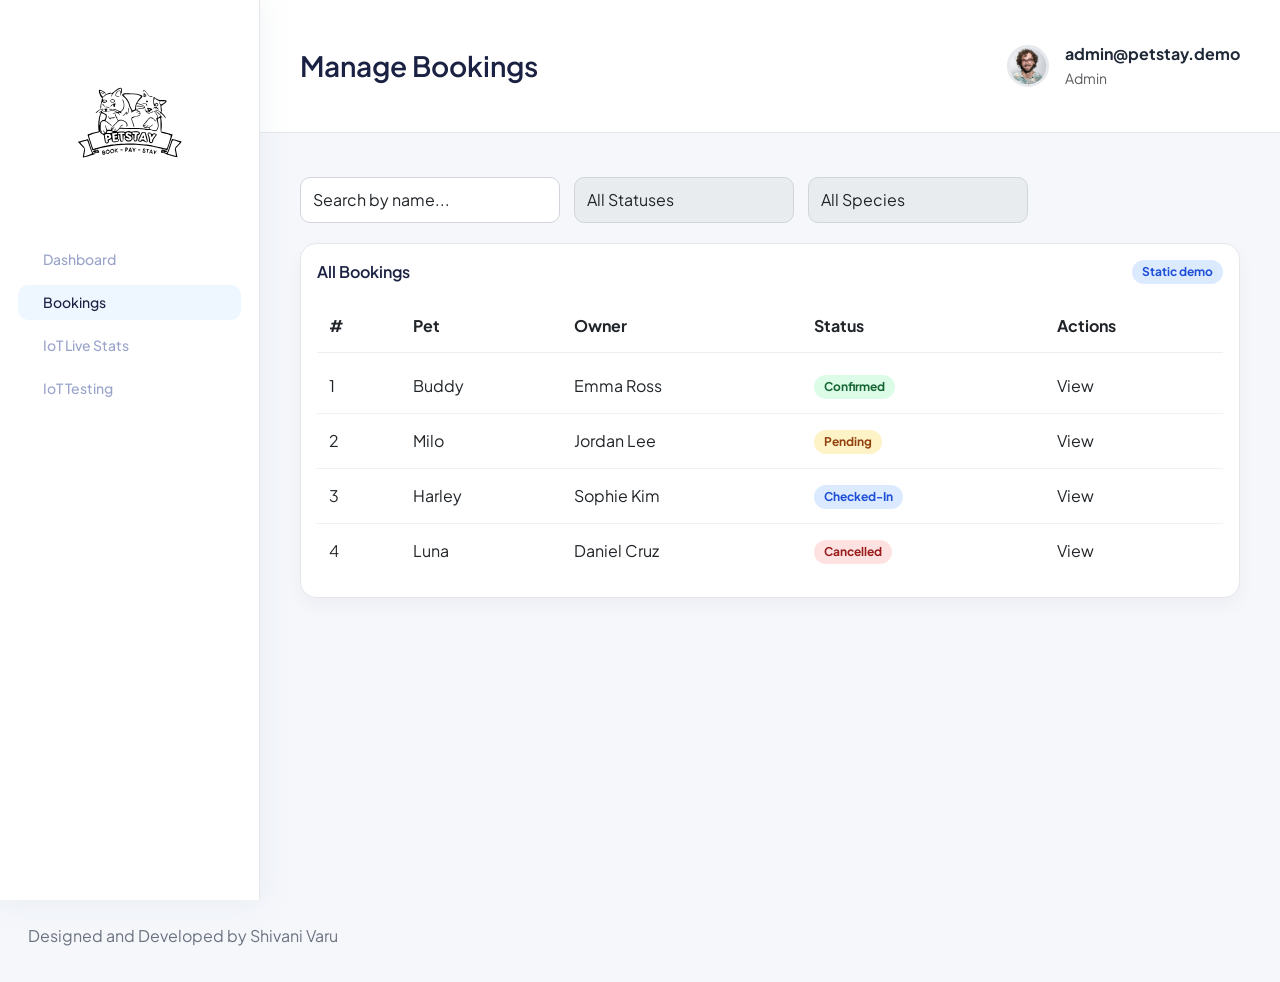
==== admin-frontend/manage_bookings.html @ 294d2e06 "first commit" ====
﻿<!DOCTYPE html>
<html lang="en">
<head>
  <meta charset="UTF-8" />
  <meta http-equiv="X-UA-Compatible" content="IE=edge" />
  <meta name="viewport" content="width=device-width, initial-scale=1.0" />
  <title>Manage Bookings | PetStay Admin Panel</title>
  <link rel="stylesheet" href="/assets/css/bootstrap.min.css" />
  <link rel="stylesheet" href="/assets/css/main.css" />
  <style>
    body { background: #f5f7fb; color: #1f2937; }
    .sidebar-nav-wrapper { position: fixed; inset: 0 auto 0 0; width: 260px; background: #fff; border-right: 1px solid #e5e7eb; }
    .sidebar-nav { padding: 24px 18px; }
    .sidebar-nav ul { list-style: none; padding: 0; margin: 0; }
    .nav-item { margin-bottom: 8px; }
    .nav-item a { display: flex; align-items: center; gap: 12px; padding: 12px 14px; border-radius: 10px; color: #374151; text-decoration: none; font-weight: 600; }
    .nav-item.active a { background: #eef6ff; color: #0f59d6; }
    .main-wrapper { margin-left: 260px; min-height: 100vh; }
    .header { background: #fff; border-bottom: 1px solid #e5e7eb; }
    .container-fluid { padding: 20px 28px; }
    .card-style { background: #fff; border: 1px solid #e5e7eb; border-radius: 16px; box-shadow: 0 8px 18px rgba(15, 23, 42, 0.04); }
    .table { width: 100%; border-collapse: collapse; }
    .table th, .table td { padding: 14px 12px; border-bottom: 1px solid #eef2f7; text-align: left; }
    .badge { display: inline-block; padding: 6px 10px; border-radius: 999px; font-size: 12px; font-weight: 700; }
    .badge.success { background: #dcfce7; color: #166534; }
    .badge.info { background: #dbeafe; color: #1d4ed8; }
    .badge.warning { background: #fef3c7; color: #92400e; }
    .badge.danger { background: #fee2e2; color: #991b1b; }
    .controls { display: flex; gap: 14px; margin-bottom: 20px; flex-wrap: wrap; }
    .form-control { padding: 10px 12px; border: 1px solid #d1d5db; border-radius: 10px; background: #fff; }
    @media (max-width: 900px) { .sidebar-nav-wrapper { display: none; } .main-wrapper { margin-left: 0; } }
  </style>
</head>
<body>
  <aside class="sidebar-nav-wrapper">
    <div class="navbar-logo" style="padding: 20px 18px 8px;">
      <a href="#"><img src="/assets/images/logo/ASnT5o01.svg" alt="PetHostelFlow" style="max-width: 150px;" /></a>
    </div>
    <nav class="sidebar-nav">
      <ul>
        <li class="nav-item"><a href="admin_dashboard.html"><span>Dashboard</span></a></li>
        <li class="nav-item active"><a href="manage_bookings.html"><span>Bookings</span></a></li>
        <li class="nav-item"><a href="#"><span>IoT Live Stats</span></a></li>
        <li class="nav-item"><a href="#"><span>IoT Testing</span></a></li>
      </ul>
    </nav>
  </aside>

  <main class="main-wrapper">
    <header class="header">
      <div class="container-fluid">
        <div class="d-flex justify-content-between align-items-center">
          <div><h2 class="mb-0">Manage Bookings</h2></div>
          <div class="d-flex align-items-center gap-3">
            <img src="/assets/images/profile/profile-image.png" alt="Profile" width="42" height="42" style="border-radius: 50%; border: 2px solid #e5e7eb;" />
            <div>
              <div class="fw-bold">admin@petstay.demo</div>
              <small class="text-muted">Admin</small>
            </div>
          </div>
        </div>
      </div>
    </header>

    <section class="table-components">
      <div class="container-fluid">
        <div class="controls mt-4">
          <input type="text" class="form-control" value="Search by name..." readonly style="max-width: 260px;" />
          <select class="form-control" style="max-width: 220px;" disabled><option>All Statuses</option></select>
          <select class="form-control" style="max-width: 220px;" disabled><option>All Species</option></select>
        </div>

        <div class="card-style p-3">
          <div class="d-flex justify-content-between align-items-center mb-3">
            <h6 class="mb-0">All Bookings</h6>
            <span class="badge info">Static demo</span>
          </div>
          <div class="table-responsive">
            <table class="table">
              <thead>
                <tr>
                  <th>#</th>
                  <th>Pet</th>
                  <th>Owner</th>
                  <th>Status</th>
                  <th>Actions</th>
                </tr>
              </thead>
              <tbody>
                <tr>
                  <td>1</td>
                  <td>Buddy</td>
                  <td>Emma Ross</td>
                  <td><span class="badge success">Confirmed</span></td>
                  <td>View</td>
                </tr>
                <tr>
                  <td>2</td>
                  <td>Milo</td>
                  <td>Jordan Lee</td>
                  <td><span class="badge warning">Pending</span></td>
                  <td>View</td>
                </tr>
                <tr>
                  <td>3</td>
                  <td>Harley</td>
                  <td>Sophie Kim</td>
                  <td><span class="badge info">Checked-In</span></td>
                  <td>View</td>
                </tr>
                <tr>
                  <td>4</td>
                  <td>Luna</td>
                  <td>Daniel Cruz</td>
                  <td><span class="badge danger">Cancelled</span></td>
                  <td>View</td>
                </tr>
              </tbody>
            </table>
          </div>
        </div>
      </div>
    </section>
  </main>
  <footer style="padding: 24px 28px 34px; color: #6b7280; text-align: left;">
    <div>Designed and Developed by Shivani Varu</div>
  </footer>
</body>
</html>
---- assets/css/main.css ----
/*===========================
		COMMON css
===========================*/
@import url("https://fonts.googleapis.com/css2?family=Plus+Jakarta+Sans:ital,wght@0,200;0,300;0,400;0,500;0,600;0,700;0,800;1,200;1,300;1,400;1,500;1,600;1,700;1,800&display=swap");
html {
  scroll-behavior: smooth;
}

body {
  font-family: "Plus Jakarta Sans", sans-serif !important;
  font-weight: normal;
  font-style: normal;
  color: #5d657b;
  overflow-x: hidden;
  background: #f1f5f9;
}

* {
  margin: 0;
  padding: 0;
  -webkit-box-sizing: border-box;
  -moz-box-sizing: border-box;
  box-sizing: border-box;
}

a:focus,
input:focus,
textarea:focus,
button:focus,
.btn:focus,
.btn.focus,
.btn:not(:disabled):not(.disabled).active,
.btn:not(:disabled):not(.disabled):active {
  text-decoration: none;
  outline: none;
  -webkit-box-shadow: none;
  -moz-box-shadow: none;
  box-shadow: none;
}

a:hover {
  color: #365CF5;
}

button,
a {
  -webkit-transition: all 0.3s ease-out 0s;
  -moz-transition: all 0.3s ease-out 0s;
  -ms-transition: all 0.3s ease-out 0s;
  -o-transition: all 0.3s ease-out 0s;
  transition: all 0.3s ease-out 0s;
}

a,
a:focus,
a:hover {
  text-decoration: none;
}

i,
span,
a {
  display: inline-block;
}

audio,
canvas,
iframe,
img,
svg,
video {
  vertical-align: middle;
}

h1 a,
h2 a,
h3 a,
h4 a,
h5 a,
h6 a {
  color: inherit;
}

ul,
ol {
  margin: 0px;
  padding: 0px;
  list-style-type: none;
}

p {
  font-size: 16px;
  font-weight: 400;
  line-height: 25px;
  margin: 0px;
}

.img-bg {
  background-position: center center;
  background-size: cover;
  background-repeat: no-repeat;
  width: 100%;
  height: 100%;
}

.para-width-500 {
  max-width: 500px;
  width: 100%;
}

@media (max-width: 767px) {
  .container {
    padding: 0 30px;
  }
}

/* ========== cart style ========== */
.card-style {
  background: #fff;
  box-sizing: border-box;
  padding: 25px 30px;
  position: relative;
  box-shadow: 0px 12px 24px -4px rgba(145, 158, 171, 0.12), 0px 0px 2px 0px rgba(145, 158, 171, 0.2);
  border-radius: 7px;
}
@media (max-width: 767px) {
  .card-style {
    padding: 20px;
  }
}
.card-style .jvm-zoom-btn {
  position: absolute;
  display: inline-flex;
  justify-content: center;
  align-items: center;
  width: 30px;
  height: 30px;
  border: 1px solid rgba(0, 0, 0, 0.1);
  right: 30px;
  bottom: 30px;
  cursor: pointer;
}
.card-style .jvm-zoom-btn.jvm-zoomin {
  bottom: 70px;
}
.card-style .dropdown-toggle {
  border: none;
  background: none;
}
.card-style .dropdown-toggle::after {
  display: none;
}
.card-style .dropdown-menu {
  -webkit-box-shadow: 0px 0px 5px rgba(0, 0, 0, 0.07);
  -moz-box-shadow: 0px 0px 5px rgba(0, 0, 0, 0.07);
  box-shadow: 0px 0px 5px rgba(0, 0, 0, 0.07);
}
.card-style .dropdown-menu li:hover a {
  color: #365CF5 !important;
}
.card-style .dropdown-menu li a {
  display: block;
  font-size: 14px;
}

.error-box {
  max-width: 330px;
  margin: 65px auto;
}
@media (max-width: 767px) {
  .error-box {
    margin: 25px auto;
  }
  .error-box img {
    max-width: 180px;
  }
  .error-box h1 {
    font-size: 28px;
  }
}
.error-box a {
  border-radius: 7px;
  padding: 7px 25px;
}

.max-w-350 {
  max-width: 350px;
}

.more-btn-wrapper .dropdown-menu {
  border: 0.5px solid #efefef;
  box-shadow: 0px 5px 10px rgba(26, 25, 85, 0.08);
  border-radius: 5px;
}
.more-btn-wrapper .dropdown-menu .dropdown-item:active, .more-btn-wrapper .dropdown-menu .dropdown-item:focus {
  background: none;
}
.more-btn-wrapper .dropdown-menu .dropdown-item a {
  width: 100%;
  border-radius: 4px;
  color: #1A2142;
}
.more-btn-wrapper .dropdown-menu .dropdown-item i {
  font-weight: 700;
}

/* ======= Border Radius ========= */
.radius-4 {
  border-radius: 4px;
}

.radius-10 {
  border-radius: 10px;
}

.radius-30 {
  border-radius: 30px;
}

.radius-50 {
  border-radius: 50px;
}

.radius-full {
  border-radius: 50%;
}

.scroll-top {
  width: 45px;
  height: 45px;
  background: #365CF5;
  display: none;
  justify-content: center;
  align-items: center;
  font-size: 18px;
  color: #fff;
  border-radius: 5px;
  position: fixed;
  bottom: 30px;
  right: 30px;
  z-index: 9;
  cursor: pointer;
  -webkit-transition: all 0.3s ease-out 0s;
  -moz-transition: all 0.3s ease-out 0s;
  -ms-transition: all 0.3s ease-out 0s;
  -o-transition: all 0.3s ease-out 0s;
  transition: all 0.3s ease-out 0s;
}
.scroll-top:hover {
  color: #fff;
  background: rgba(54, 92, 245, 0.8);
}

.form-control:focus {
  box-shadow: none;
}

.form-control.is-valid:focus,
.was-validated .form-control:valid:focus,
.form-control.is-invalid:focus,
.was-validated .form-control:invalid:focus,
.form-check-input.is-valid:focus,
.was-validated .form-check-input:valid:focus,
.form-check-input.is-invalid:focus,
.was-validated .form-check-input:invalid:focus,
.form-check-input:focus,
.radio-style.radio-success .form-check-input:focus,
.radio-style.radio-warning .form-check-input:focus,
.radio-style.radio-danger .form-check-input:focus {
  box-shadow: none;
}

.hover-underline:hover {
  text-decoration: underline;
}

/* ============= typography css ============= */
h1,
h2,
h3,
h4,
h5,
h6,
.h1,
.h2,
.h3,
.h4,
.h5,
.h6 {
  color: #1A2142;
  margin: 0;
}

h1,
.h1 {
  font-size: 32px;
  font-weight: 700;
}

h2,
.h2 {
  font-size: 28px;
  font-weight: 600;
}

h3,
.h3 {
  font-size: 24px;
  font-weight: 500;
}

h4,
.h4 {
  font-size: 20px;
  font-weight: 600;
}

h5,
.h5 {
  font-size: 16px;
  font-weight: 700;
}

h6,
.h6 {
  font-size: 16px;
  font-weight: 600;
}

.text-bold {
  font-weight: 700;
}

.text-semi-bold {
  font-weight: 600;
}

.text-medium {
  font-weight: 500;
}

.text-regular {
  font-weight: 400;
}

.text-light {
  font-weight: 300;
}

.text-sm {
  font-size: 14px;
  line-height: 22px;
}

.text-xs {
  font-size: 12px;
}

/* ========== breadcrumb ============ */
.title-wrapper .breadcrumb-wrapper,
.title-wrapper .title {
  margin-bottom: 30px;
}
@media (max-width: 767px) {
  .title-wrapper .breadcrumb-wrapper,
  .title-wrapper .title {
    margin-bottom: 10px;
  }
}

.breadcrumb-wrapper {
  display: flex;
  justify-content: flex-end;
}
@media (max-width: 767px) {
  .breadcrumb-wrapper {
    justify-content: flex-start;
  }
}
.breadcrumb-wrapper .breadcrumb li {
  font-size: 14px;
  color: #365CF5;
}
.breadcrumb-wrapper .breadcrumb li a {
  color: #5d657b;
}
.breadcrumb-wrapper .breadcrumb li a:hover {
  color: #365CF5;
}

/* ========== Buttons css ========== */
/* buttons base styles */
.main-btn {
  display: inline-flex;
  align-items: center;
  justify-content: center;
  gap: 10px;
  text-align: center;
  white-space: nowrap;
  vertical-align: middle;
  -webkit-user-select: none;
  -moz-user-select: none;
  -ms-user-select: none;
  user-select: none;
  padding: 15px 45px;
  font-weight: 500;
  font-size: 14px;
  line-height: 24px;
  border-radius: 3px;
  cursor: pointer;
  z-index: 5;
  transition: all 0.4s ease-in-out;
  border: 1px solid transparent;
  overflow: hidden;
}
.main-btn i {
  font-size: 17px;
}
.main-btn svg {
  fill: currentColor;
}
.main-btn:hover {
  color: inherit;
}

.group-btn {
  display: inline-flex;
  border: 1px solid #DFE5EF;
  border-radius: 3px;
}
.group-btn.square-btn .main-btn:first-child {
  border-top-left-radius: 0;
  border-bottom-left-radius: 0;
}
.group-btn.square-btn .main-btn:last-child {
  border-top-right-radius: 0;
  border-bottom-right-radius: 0;
}
.group-btn.rounded-full .main-btn:first-child {
  border-top-left-radius: 30px;
  border-bottom-left-radius: 30px;
}
.group-btn.rounded-full .main-btn:last-child {
  border-top-right-radius: 30px;
  border-bottom-right-radius: 30px;
}
.group-btn .main-btn {
  border-radius: 0;
}
.group-btn .main-btn:first-child {
  border-top-left-radius: 3px;
  border-bottom-left-radius: 3px;
}
.group-btn .main-btn:last-child {
  border-top-right-radius: 3px;
  border-bottom-right-radius: 3px;
}
.group-btn .main-btn:not(.group-btn .main-btn:last-child) {
  border-right: 1px solid #DFE5EF;
}

.btn-sm {
  padding: 10px 20px;
  font-weight: 400;
}

/* buttons hover effect */
.btn-hover {
  position: relative;
  overflow: hidden;
}
.btn-hover::after {
  content: "";
  position: absolute;
  width: 0%;
  height: 0%;
  border-radius: 50%;
  background: rgba(255, 255, 255, 0.05);
  top: 50%;
  left: 50%;
  padding: 50%;
  z-index: -1;
  -webkit-transition: all 0.3s ease-out 0s;
  -moz-transition: all 0.3s ease-out 0s;
  -ms-transition: all 0.3s ease-out 0s;
  -o-transition: all 0.3s ease-out 0s;
  transition: all 0.3s ease-out 0s;
  -webkit-transform: translate3d(-50%, -50%, 0) scale(0);
  -moz-transform: translate3d(-50%, -50%, 0) scale(0);
  -ms-transform: translate3d(-50%, -50%, 0) scale(0);
  -o-transform: translate3d(-50%, -50%, 0) scale(0);
  transform: translate3d(-50%, -50%, 0) scale(0);
}
.btn-hover:hover::after {
  -webkit-transform: translate3d(-50%, -50%, 0) scale(1.3);
  -moz-transform: translate3d(-50%, -50%, 0) scale(1.3);
  -ms-transform: translate3d(-50%, -50%, 0) scale(1.3);
  -o-transform: translate3d(-50%, -50%, 0) scale(1.3);
  transform: translate3d(-50%, -50%, 0) scale(1.3);
}

/* Dropdown buttons */
.base-dropdown-btn .main-btn {
  padding: 8px 15px;
}
.base-dropdown-btn .main-btn svg {
  fill: currentColor;
}
.base-dropdown-btn .dropdown-menu {
  box-shadow: 0px 12px 24px -4px rgba(145, 158, 171, 0.12), 0px 0px 2px 0px rgba(145, 158, 171, 0.2);
  border-radius: 3px;
  border: none;
}
.base-dropdown-btn .dropdown-item {
  padding: 8px 15px;
  color: #5d657b;
  font-weight: 500;
}
.base-dropdown-btn .dropdown-item:hover {
  color: #5d657b !important;
  background: #f5f8fc;
}

/* primary buttons */
.primary-btn {
  background: #365CF5;
  color: #fff;
}
.primary-btn:hover {
  color: #fff;
}

.primary-btn-outline {
  background: transparent;
  color: #365CF5;
  border-color: #365CF5;
}
.primary-btn-outline:hover {
  color: #fff;
  background: #365CF5;
}

.primary-btn-light {
  background: rgba(54, 92, 245, 0.12);
  color: #365CF5;
}
.primary-btn-light:hover {
  color: #365CF5;
}

.primary-btn-group {
  background: transparent;
  border: 1px solid transparent;
  color: #365CF5;
}
.primary-btn-group.active, .primary-btn-group:hover {
  color: #fff;
  background: #365CF5;
  border-color: #365CF5 !important;
}

/* secondary buttons */
.secondary-btn {
  background: #00c1f8;
  color: #fff;
}
.secondary-btn:hover {
  color: #fff;
}

.secondary-btn-outline {
  background: transparent;
  color: #00c1f8;
  border-color: #00c1f8;
}
.secondary-btn-outline:hover {
  color: #fff;
  background: #00c1f8;
}

.secondary-btn-light {
  background: rgba(0, 193, 248, 0.12);
  color: #00c1f8;
}
.secondary-btn-light:hover {
  color: #00c1f8;
}

.secondary-btn-group {
  background: transparent;
  border: 1px solid transparent;
  color: #00c1f8;
}
.secondary-btn-group.active, .secondary-btn-group:hover {
  color: #fff;
  background: #00c1f8;
  border-color: #00c1f8 !important;
}

/* success buttons */
.success-btn {
  background: #219653;
  color: #fff;
}
.success-btn:hover {
  color: #fff;
}

.success-btn-outline {
  background: transparent;
  color: #219653;
  border-color: #219653;
}
.success-btn-outline:hover {
  color: #fff;
  background: #219653;
}

.success-btn-light {
  background: rgba(33, 150, 83, 0.12);
  color: #219653;
}
.success-btn-light:hover {
  color: #219653;
}

.success-btn-group {
  background: transparent;
  border: 1px solid transparent;
  color: #219653;
}
.success-btn-group.active, .success-btn-group:hover {
  color: #fff;
  background: #219653;
  border-color: #219653 !important;
}

/* danger buttons */
.danger-btn {
  background: #d50100;
  color: #fff;
}
.danger-btn:hover {
  color: #fff;
}

.danger-btn-outline {
  background: transparent;
  color: #d50100;
  border-color: #d50100;
}
.danger-btn-outline:hover {
  color: #fff;
  background: #d50100;
}

.danger-btn-light {
  background: rgba(213, 1, 0, 0.12);
  color: #d50100;
}
.danger-btn-light:hover {
  color: #d50100;
}

.danger-btn-group {
  background: transparent;
  border: 1px solid transparent;
  color: #d50100;
}
.danger-btn-group.active, .danger-btn-group:hover {
  color: #fff;
  background: #d50100;
  border-color: #d50100 !important;
}

/* warning buttons */
.warning-btn {
  background: #f7c800;
  color: #fff;
}
.warning-btn:hover {
  color: #fff;
}

.warning-btn-outline {
  background: transparent;
  color: #f7c800;
  border-color: #f7c800;
}
.warning-btn-outline:hover {
  color: #fff;
  background: #f7c800;
}

.warning-btn-light {
  background: rgba(247, 200, 0, 0.12);
  color: #f7c800;
}
.warning-btn-light:hover {
  color: #f7c800;
}

.warning-btn-group {
  background: transparent;
  border: 1px solid transparent;
  color: #f7c800;
}
.warning-btn-group.active, .warning-btn-group:hover {
  color: #fff;
  background: #f7c800;
  border-color: #f7c800 !important;
}

/* info buttons */
.info-btn {
  background: #97ca31;
  color: #fff;
}
.info-btn:hover {
  color: #fff;
}

.info-btn-outline {
  background: transparent;
  color: #97ca31;
  border-color: #97ca31;
}
.info-btn-outline:hover {
  color: #fff;
  background: #97ca31;
}

.info-btn-light {
  background: rgba(151, 202, 49, 0.12);
  color: #97ca31;
}
.info-btn-light:hover {
  color: #97ca31;
}

.info-btn-group {
  background: transparent;
  border: 1px solid transparent;
  color: #97ca31;
}
.info-btn-group.active, .info-btn-group:hover {
  color: #fff;
  background: #97ca31;
  border-color: #97ca31 !important;
}

/* dark buttons */
.dark-btn {
  background: #1A2142;
  color: #fff;
}
.dark-btn:hover {
  color: #fff;
}

.dark-btn-outline {
  background: transparent;
  color: #1A2142;
  border-color: #1A2142;
}
.dark-btn-outline:hover {
  color: #fff;
  background: #1A2142;
}

.dark-btn-light {
  background: rgba(26, 33, 66, 0.12);
  color: #1A2142;
}
.dark-btn-light:hover {
  color: #1A2142;
}

.dark-btn-group {
  background: transparent;
  border: 1px solid transparent;
  color: #1A2142;
}
.dark-btn-group.active, .dark-btn-group:hover {
  color: #fff;
  background: #1A2142;
  border-color: #1A2142 !important;
}

/* light buttons */
.light-btn {
  background: #DFE5EF;
  color: #1A2142;
}
.light-btn:hover {
  color: #1A2142;
}

.light-btn-outline {
  background: transparent;
  color: #1A2142;
  border-color: #DFE5EF;
}
.light-btn-outline:hover {
  color: #1A2142;
  background: #DFE5EF;
}

.light-btn-light {
  background: rgba(223, 229, 239, 0.5);
  color: #1A2142;
}
.light-btn-light:hover {
  color: #1A2142;
}

.light-btn-group {
  background: transparent;
  border: 1px solid transparent;
  color: #000;
}
.light-btn-group.active, .light-btn-group:hover {
  color: #000;
  background: #DFE5EF;
  border-color: #DFE5EF !important;
}

/* active buttons */
.active-btn {
  background: #365CF5;
  color: #fff;
}
.active-btn:hover {
  color: #fff;
}

.active-btn-outline {
  background: transparent;
  color: #365CF5;
  border-color: #365CF5;
}
.active-btn-outline:hover {
  color: #fff;
  background: #365CF5;
}

.active-btn-light {
  background: rgba(54, 92, 245, 0.12);
  color: #365CF5;
}
.active-btn-light:hover {
  color: #365CF5;
}

.active-btn-group {
  background: transparent;
  border: 1px solid transparent;
  color: #365CF5;
}
.active-btn-group.active, .active-btn-group:hover {
  color: #fff;
  background: #365CF5;
  border-color: #365CF5 !important;
}

/* deactive buttons */
.deactive-btn {
  background: #E9E9E9;
  color: #8F9AAD;
}
.deactive-btn:hover {
  color: #8F9AAD;
}

.deactive-btn-outline {
  background: transparent;
  color: #8F9AAD;
  border-color: #E9E9E9;
}
.deactive-btn-outline:hover {
  color: #8F9AAD;
  background: #E9E9E9;
}

.deactive-btn-light {
  background: #e9e9e9;
  color: #8F9AAD;
}
.deactive-btn-light:hover {
  color: #8F9AAD;
}

.deactive-btn-group {
  background: transparent;
  border: 1px solid transparent;
  color: #9AA4CA;
}
.deactive-btn-group.active, .deactive-btn-group:hover {
  color: #9AA4CA;
  background: #CBE1FF;
  border-color: #CBE1FF !important;
}

/* =========  square-btn ========= */
.square-btn {
  border-radius: 0px;
}

/* =========  rounded-md ========= */
.rounded-md {
  border-radius: 10px;
}

/* =========  rounded-full ========= */
.rounded-full {
  border-radius: 30px;
}

/* ========== buttons group css ========= */
.buttons-group {
  display: flex;
  flex-wrap: wrap;
  margin: 0 -10px;
}
.buttons-group li {
  margin: 10px;
}

/* ====== Status Button ====== */
.status-btn {
  padding: 7px 15px;
  border-radius: 30px;
  font-size: 14px;
  font-weight: 400;
}
.status-btn.primary-btn {
  color: #fff;
  background: #365cf5;
}
.status-btn.active-btn {
  color: #365CF5;
  background: rgba(54, 92, 245, 0.1);
}
.status-btn.close-btn {
  color: #d50100;
  background: rgba(213, 1, 0, 0.1);
}
.status-btn.warning-btn {
  color: #f7c800;
  background: rgba(247, 200, 0, 0.1);
}
.status-btn.info-btn {
  color: #97ca31;
  background: rgba(151, 202, 49, 0.1);
}
.status-btn.success-btn {
  color: #219653;
  background: rgba(33, 150, 83, 0.1);
}
.status-btn.secondary-btn {
  color: #00c1f8;
  background: rgba(0, 193, 248, 0.1);
}
.status-btn.dark-btn {
  color: #1A2142;
  background: rgba(26, 33, 66, 0.1);
}
.status-btn.orange-btn {
  color: #f2994a;
  background: rgba(242, 153, 74, 0.1);
}

/* ============ alerts css ============ */
.alert-box {
  display: flex;
  position: relative;
  margin-bottom: 20px;
}
@media (max-width: 767px) {
  .alert-box {
    padding-left: 0px !important;
  }
}
.alert-box .left {
  max-width: 75px;
  width: 100%;
  height: 100%;
  border-radius: 4px;
  background: #d50100;
  position: absolute;
  left: 0;
  top: 0;
  display: flex;
  justify-content: center;
  align-items: center;
}
@media (max-width: 767px) {
  .alert-box .left {
    display: none;
  }
}
.alert-box .left h5 {
  -webkit-transform: rotate(-90deg);
  -moz-transform: rotate(-90deg);
  -ms-transform: rotate(-90deg);
  -o-transform: rotate(-90deg);
  transform: rotate(-90deg);
  color: #fff;
}
.alert-box .alert {
  margin-bottom: 0px;
  padding: 25px 40px;
}
@media (max-width: 767px) {
  .alert-box .alert {
    padding: 20px;
  }
}

/* Alert Primary */
.primary-alert .left {
  background: #365CF5;
}
.primary-alert .alert {
  color: #365CF5;
  border: 1px solid #365CF5;
  background: rgba(54, 92, 245, 0.2);
  width: 100%;
}
.primary-alert .alert .alert-heading {
  color: #365CF5;
  margin-bottom: 15px;
}

/* Alert Danger */
.danger-alert .left {
  background: #d50100;
}
.danger-alert .alert {
  color: #d50100;
  border: 1px solid #d50100;
  background: rgba(213, 1, 0, 0.2);
  width: 100%;
}
.danger-alert .alert .alert-heading {
  color: #d50100;
  margin-bottom: 15px;
}

/* Alert warning */
.warning-alert .left {
  background: #f7c800;
}
.warning-alert .alert {
  color: #f7c800;
  border: 1px solid #f7c800;
  background: rgba(247, 200, 0, 0.2);
  width: 100%;
}
.warning-alert .alert .alert-heading {
  color: #f7c800;
  margin-bottom: 15px;
}

/* Alert warning */
.warning-alert .left {
  background: #f7c800;
}
.warning-alert .alert {
  color: #f7c800;
  border: 1px solid #f7c800;
  background: rgba(247, 200, 0, 0.2);
  width: 100%;
}
.warning-alert .alert .alert-heading {
  color: #f7c800;
  margin-bottom: 15px;
}

/* Alert info */
.info-alert .left {
  background: #97ca31;
}
.info-alert .alert {
  color: #97ca31;
  border: 1px solid #97ca31;
  background: rgba(151, 202, 49, 0.2);
  width: 100%;
}
.info-alert .alert .alert-heading {
  color: #97ca31;
  margin-bottom: 15px;
}

/* Alert success */
.success-alert .left {
  background: #219653;
}
.success-alert .alert {
  color: #219653;
  border: 1px solid #219653;
  background: rgba(33, 150, 83, 0.2);
  width: 100%;
}
.success-alert .alert .alert-heading {
  color: #219653;
  margin-bottom: 15px;
}

/* Alert secondary */
.secondary-alert .left {
  background: #00c1f8;
}
.secondary-alert .alert {
  color: #00c1f8;
  border: 1px solid #00c1f8;
  background: rgba(0, 193, 248, 0.2);
  width: 100%;
}
.secondary-alert .alert .alert-heading {
  color: #00c1f8;
  margin-bottom: 15px;
}

/* Alert gray */
.gray-alert .left {
  background: #5d657b;
}
.gray-alert .alert {
  color: #5d657b;
  border: 1px solid #5d657b;
  background: rgba(93, 101, 123, 0.2);
  width: 100%;
}
.gray-alert .alert .alert-heading {
  color: #5d657b;
  margin-bottom: 15px;
}

/* Alert black */
.black-alert .left {
  background: #000;
}
.black-alert .alert {
  color: #000;
  border: 1px solid #000;
  background: rgba(0, 0, 0, 0.2);
  width: 100%;
}
.black-alert .alert .alert-heading {
  color: #000;
  margin-bottom: 15px;
}

/* Alert orange */
.orange-alert .left {
  background: #f2994a;
}
.orange-alert .alert {
  color: #f2994a;
  border: 1px solid #f2994a;
  background: rgba(242, 153, 74, 0.2);
  width: 100%;
}
.orange-alert .alert .alert-heading {
  color: #f2994a;
  margin-bottom: 15px;
}

/* ========== cards css =========== */
/* card-style-1 */
.card-style-1 {
  background: #fff;
  border: 1px solid #efefef;
  border-radius: 10px;
  padding: 25px 0;
  position: relative;
  -webkit-transition: all 0.3s ease-out 0s;
  -moz-transition: all 0.3s ease-out 0s;
  -ms-transition: all 0.3s ease-out 0s;
  -o-transition: all 0.3s ease-out 0s;
  transition: all 0.3s ease-out 0s;
}
.card-style-1:hover {
  -webkit-box-shadow: 0px 0px 5px rgba(0, 0, 0, 0.1);
  -moz-box-shadow: 0px 0px 5px rgba(0, 0, 0, 0.1);
  box-shadow: 0px 0px 5px rgba(0, 0, 0, 0.1);
}
.card-style-1 .card-meta {
  display: flex;
  align-items: center;
  margin-bottom: 15px;
  padding: 0 30px;
}
@media (max-width: 767px) {
  .card-style-1 .card-meta {
    padding: 0 20px;
  }
}
.card-style-1 .card-meta .image {
  max-width: 40px;
  width: 100%;
  border-radius: 50%;
  overflow: hidden;
  margin-right: 12px;
}
.card-style-1 .card-meta .image img {
  width: 100%;
}
.card-style-1 .card-meta .text p {
  color: #1A2142;
}
.card-style-1 .card-meta .text p a {
  color: inherit;
}
.card-style-1 .card-meta .text p a:hover {
  color: #365CF5;
}
.card-style-1 .card-image {
  border-radius: 10px;
  margin-bottom: 25px;
  overflow: hidden;
}
.card-style-1 .card-image a {
  display: block;
}
.card-style-1 .card-image img {
  width: 100%;
}
.card-style-1 .card-content {
  padding: 0px 30px;
}
@media (max-width: 767px) {
  .card-style-1 .card-content {
    padding: 0px 20px;
  }
}
.card-style-1 .card-content h4 a {
  color: inherit;
  margin-bottom: 15px;
  display: block;
}
.card-style-1 .card-content h4 a:hover {
  color: #365CF5;
}

/* card-style-2 */
.card-style-2 {
  background: #fff;
  border: 1px solid #efefef;
  border-radius: 4px;
  padding: 20px;
  -webkit-transition: all 0.3s ease-out 0s;
  -moz-transition: all 0.3s ease-out 0s;
  -ms-transition: all 0.3s ease-out 0s;
  -o-transition: all 0.3s ease-out 0s;
  transition: all 0.3s ease-out 0s;
}
.card-style-2:hover {
  -webkit-box-shadow: 0px 0px 5px rgba(0, 0, 0, 0.1);
  -moz-box-shadow: 0px 0px 5px rgba(0, 0, 0, 0.1);
  box-shadow: 0px 0px 5px rgba(0, 0, 0, 0.1);
}
.card-style-2 .card-image {
  border-radius: 4px;
  margin-bottom: 30px;
  overflow: hidden;
}
.card-style-2 .card-image a {
  display: block;
}
.card-style-2 .card-image img {
  width: 100%;
}
.card-style-2 .card-content {
  padding: 0px 10px;
}
@media (max-width: 767px) {
  .card-style-2 .card-content {
    padding: 0px;
  }
}
.card-style-2 .card-content h4 a {
  color: inherit;
  margin-bottom: 15px;
  display: block;
}
.card-style-2 .card-content h4 a:hover {
  color: #365CF5;
}

/* card-style-3 */
.card-style-3 {
  background: #fff;
  border: 1px solid #efefef;
  border-radius: 4px;
  padding: 25px 30px;
  -webkit-transition: all 0.3s ease-out 0s;
  -moz-transition: all 0.3s ease-out 0s;
  -ms-transition: all 0.3s ease-out 0s;
  -o-transition: all 0.3s ease-out 0s;
  transition: all 0.3s ease-out 0s;
}
.card-style-3:hover {
  -webkit-box-shadow: 0px 0px 5px rgba(0, 0, 0, 0.1);
  -moz-box-shadow: 0px 0px 5px rgba(0, 0, 0, 0.1);
  box-shadow: 0px 0px 5px rgba(0, 0, 0, 0.1);
}
.card-style-3 .card-content h4 a {
  color: inherit;
  margin-bottom: 15px;
  display: block;
}
.card-style-3 .card-content h4 a:hover {
  color: #365CF5;
}
.card-style-3 .card-content a.read-more {
  font-weight: 500;
  color: #1A2142;
  margin-top: 20px;
}
.card-style-3 .card-content a.read-more:hover {
  color: #365CF5;
  letter-spacing: 2px;
}

/* card-style-4 */
.card-style-4 {
  background: #fff;
  border: 1px solid #efefef;
  border-radius: 4px;
  padding: 20px 30px;
  -webkit-transition: all 0.3s ease-out 0s;
  -moz-transition: all 0.3s ease-out 0s;
  -ms-transition: all 0.3s ease-out 0s;
  -o-transition: all 0.3s ease-out 0s;
  transition: all 0.3s ease-out 0s;
}
.card-style-4:hover {
  -webkit-box-shadow: 0px 0px 5px rgba(0, 0, 0, 0.1);
  -moz-box-shadow: 0px 0px 5px rgba(0, 0, 0, 0.1);
  box-shadow: 0px 0px 5px rgba(0, 0, 0, 0.1);
}
.card-style-4 .card-image {
  border-radius: 50%;
  margin: auto;
  margin-bottom: 30px;
  max-width: 250px;
  width: 100%;
  overflow: hidden;
}
.card-style-4 .card-image a {
  display: block;
}
.card-style-4 .card-image img {
  width: 100%;
}
.card-style-4 .card-content {
  margin-bottom: 10px;
}
.card-style-4 .card-content h4 a {
  color: inherit;
  margin-bottom: 15px;
  display: block;
}
.card-style-4 .card-content h4 a:hover {
  color: #365CF5;
}
.card-style-4 .card-content a.read-more {
  font-weight: 500;
  color: #1A2142;
  margin-top: 20px;
}
.card-style-4 .card-content a.read-more:hover {
  color: #365CF5;
  letter-spacing: 2px;
}

/* card-style-5 */
.card-style-5 {
  background: #fff;
  border: 1px solid #efefef;
  border-radius: 4px;
  padding: 20px;
  display: flex;
  align-items: center;
  -webkit-transition: all 0.3s ease-out 0s;
  -moz-transition: all 0.3s ease-out 0s;
  -ms-transition: all 0.3s ease-out 0s;
  -o-transition: all 0.3s ease-out 0s;
  transition: all 0.3s ease-out 0s;
}
.card-style-5:hover {
  -webkit-box-shadow: 0px 0px 5px rgba(0, 0, 0, 0.1);
  -moz-box-shadow: 0px 0px 5px rgba(0, 0, 0, 0.1);
  box-shadow: 0px 0px 5px rgba(0, 0, 0, 0.1);
}
@media (max-width: 767px) {
  .card-style-5 {
    display: block;
  }
}
@media only screen and (min-width: 550px) and (max-width: 767px) {
  .card-style-5 {
    display: flex;
  }
}
.card-style-5 .card-image {
  margin: auto;
  margin-right: 20px;
  border-radius: 4px;
  max-width: 180px;
  width: 100%;
  overflow: hidden;
}
@media (max-width: 767px) {
  .card-style-5 .card-image {
    margin-right: auto;
    margin-bottom: 20px;
    max-width: 100%;
  }
}
@media only screen and (min-width: 550px) and (max-width: 767px) {
  .card-style-5 .card-image {
    margin-right: 20px;
    margin-bottom: 0px;
    max-width: 180px;
  }
}
.card-style-5 .card-image a {
  display: block;
}
.card-style-5 .card-image img {
  width: 100%;
}
@media (max-width: 767px) {
  .card-style-5 .card-image img {
    width: 100%;
  }
}
.card-style-5 .card-content {
  margin-bottom: 10px;
}
.card-style-5 .card-content h4 a {
  color: inherit;
  margin-bottom: 15px;
  display: block;
}
.card-style-5 .card-content h4 a:hover {
  color: #365CF5;
}
.card-style-5 .card-content .main-btn {
  margin-top: 20px;
}

/* ======= card-style-6 ======== */
.card-style-6 {
  padding: 25px 30px;
  background: #fff;
  border: 1px solid #efefef;
  border-radius: 4px;
  -webkit-transition: all 0.3s ease-out 0s;
  -moz-transition: all 0.3s ease-out 0s;
  -ms-transition: all 0.3s ease-out 0s;
  -o-transition: all 0.3s ease-out 0s;
  transition: all 0.3s ease-out 0s;
}
.card-style-6:hover {
  -webkit-box-shadow: 0px 0px 5px rgba(0, 0, 0, 0.1);
  -moz-box-shadow: 0px 0px 5px rgba(0, 0, 0, 0.1);
  box-shadow: 0px 0px 5px rgba(0, 0, 0, 0.1);
}
@media only screen and (min-width: 1200px) and (max-width: 1399px), (max-width: 767px) {
  .card-style-6 {
    padding: 20px;
  }
}
.card-style-6 .card-image {
  border-radius: 4px;
  overflow: hidden;
  margin-bottom: 15px;
}
.card-style-6 .card-image a {
  display: block;
}
.card-style-6 .card-image a img {
  width: 100%;
}
.card-style-6 .card-action {
  display: flex;
}
.card-style-6 .card-action .action {
  display: flex;
  align-items: center;
}
.card-style-6 .card-action .action a {
  color: #5d657b;
  font-size: 14px;
}
.card-style-6 .card-action .action a:hover {
  text-decoration: underline;
}
.card-style-6 .card-action .action button {
  border: none;
  background: none;
  display: flex;
  color: #1A2142;
  margin-right: 10px;
  font-size: 16px;
}
.card-style-6 .card-action .action button:hover {
  color: #365CF5;
}

/* ======= icon-card ======== */
.icon-card {
  display: flex;
  align-items: center;
  background: #fff;
  padding: 30px 20px;
  box-shadow: 0px 12px 24px -4px rgba(145, 158, 171, 0.12), 0px 0px 2px 0px rgba(145, 158, 171, 0.2);
  border-radius: 7px;
}
.icon-card.icon-card-3 {
  display: block;
  padding: 0px;
}
.icon-card.icon-card-3 .card-content {
  display: flex;
  padding: 20px;
  padding-bottom: 0;
}
.icon-card.icon-card-4 {
  display: block;
  padding: 30px;
}
.icon-card.icon-card-4 .icon {
  max-width: 50px;
  height: 50px;
  border-radius: 5px;
  background: rgba(54, 92, 245, 0.08);
}
.icon-card.icon-card-4 .text-danger-2 i {
  -webkit-transform: rotate(90deg);
  -moz-transform: rotate(90deg);
  -ms-transform: rotate(90deg);
  -o-transform: rotate(90deg);
  transform: rotate(90deg);
}
.icon-card.icon-card-4 .card-content {
  margin-top: 18px;
}
@media only screen and (min-width: 1200px) and (max-width: 1399px) {
  .icon-card h6 {
    font-size: 15px;
  }
}
@media only screen and (min-width: 1200px) and (max-width: 1399px) {
  .icon-card h3 {
    font-size: 20px;
  }
}
.icon-card.icon-card-2 {
  display: block;
}
.icon-card.icon-card-2 .progress {
  height: 7px;
}
.icon-card.icon-card-2 .progress .progress-bar {
  border-radius: 4px;
}
.icon-card .icon {
  max-width: 46px;
  width: 100%;
  height: 46px;
  border-radius: 10px;
  display: flex;
  justify-content: center;
  align-items: center;
  font-size: 24px;
  margin-right: 20px;
  background: rgba(54, 92, 245, 0.1);
  color: #365CF5;
  font-weight: 700;
}
@media only screen and (min-width: 1200px) and (max-width: 1399px) {
  .icon-card .icon {
    margin-right: 10px;
  }
}
.icon-card .icon.purple {
  background: rgba(155, 81, 224, 0.1);
  color: #9b51e0;
}
.icon-card .icon.success {
  background: rgba(33, 150, 83, 0.1);
  color: #219653;
}
.icon-card .icon.primary {
  background: rgba(54, 92, 245, 0.1);
  color: #365CF5;
}
.icon-card .icon.orange {
  background: rgba(242, 153, 74, 0.1);
  color: #f2994a;
}
.icon-card .icon.blue-light {
  background: rgba(73, 190, 255, 0.08);
  color: #49BEFF;
}
.icon-card .icon.opacity-100.purple {
  background: #9b51e0;
  color: #fff;
}
.icon-card .icon.opacity-100.success {
  background: #219653;
  color: #fff;
}
.icon-card .icon.opacity-100.primary {
  background: #365CF5;
  color: #fff;
}
.icon-card .icon.opacity-100.orange {
  background: #f2994a;
  color: #fff;
}
.icon-card .icon.opacity-100.deep-blue {
  background: #345d9d;
  color: #fff;
}

.card-wrapper {
  display: flex;
  width: 100%;
  overflow-x: auto;
  padding: 25px 15px;
}
.card-wrapper .single-card-wrapper {
  padding: 0px 15px;
}
.card-wrapper .single-card {
  border-radius: 10px;
  position: relative;
  overflow: hidden;
  z-index: 1;
  padding: 30px;
  max-width: 330px;
  min-width: 330px;
  width: 100%;
}
.card-wrapper .single-card .bg-shape {
  position: absolute;
  bottom: 0;
  right: 0;
  top: 0;
  left: 0;
  z-index: -1;
}
.card-wrapper .single-card h3 {
  font-weight: bold;
  font-size: 24px;
  color: #fff;
  margin-bottom: 36px;
}
.card-wrapper .single-card .card-info {
  display: flex;
  align-items: center;
}
.card-wrapper .single-card .card-info span {
  font-weight: 500;
  font-size: 12px;
  color: rgba(255, 255, 255, 0.6);
}
.card-wrapper .single-card .card-info p {
  font-weight: 500;
  font-size: 12px;
  color: #fff;
}

/* =========== tables css =========== */
.table {
  border-collapse: inherit;
  border-spacing: 0px;
}
.table > :not(caption) > * > * {
  padding: 15px 0;
  border-bottom-color: #efefef;
  vertical-align: middle;
}
.table > :not(:last-child) > :last-child > * {
  border-bottom-color: #efefef;
}
.table tbody tr:first-child > * {
  padding-top: 20px;
}
.table tbody tr:last-child > * {
  border-bottom-color: transparent;
  padding-bottom: 0px;
}
.table th h6 {
  font-weight: 500;
  color: #1A2142;
  font-size: 14px;
}
.table td.min-width {
  padding: 5px;
}
@media (max-width: 767px) {
  .table td.min-width {
    min-width: 150px;
  }
}
.table td p {
  font-size: 14px;
  line-height: 1.5;
  color: #5d657b;
}
.table td p a {
  color: inherit;
}
.table td p a:hover {
  color: #365CF5;
}
.table .lead-info {
  min-width: 200px;
}
.table .lead-email {
  min-width: 150px;
  white-space: nowrap;
}
.table .lead-phone {
  min-width: 160px;
}
.table .lead-company {
  min-width: 180px;
}
.table .referrals-image {
  min-width: 150px;
}
.table .referrals-image .image {
  width: 55px;
  max-width: 100%;
  height: 55px;
  border-radius: 4px;
  overflow: hidden;
}
.table .referrals-image .image img {
  width: 100%;
}
.table .lead {
  display: flex;
  align-items: center;
}
.table .lead .lead-image {
  max-width: 50px;
  width: 100%;
  height: 50px;
  border-radius: 50%;
  overflow: hidden;
  margin-right: 15px;
}
.table .lead .lead-image img {
  width: 100%;
}
.table .lead .lead-text {
  width: 100%;
}
.table .employee-image {
  width: 50px;
  max-width: 100%;
  height: 50px;
  border-radius: 50%;
  overflow: hidden;
  margin-right: 15px;
}
.table .employee-image img {
  width: 100%;
}
.table .action {
  display: flex;
  align-items: center;
}
.table .action button {
  border: none;
  background: transparent;
  padding: 0px 6px;
  font-size: 18px;
}
.table .action button.edit:hover {
  color: #365CF5;
}
.table .action button::after {
  display: none;
}
.table .action .dropdown-menu {
  -webkit-box-shadow: 0px 0px 5px rgba(0, 0, 0, 0.07);
  -moz-box-shadow: 0px 0px 5px rgba(0, 0, 0, 0.07);
  box-shadow: 0px 0px 5px rgba(0, 0, 0, 0.07);
}
.table .action .dropdown-menu li:hover a {
  color: #365CF5 !important;
}
.table .action .dropdown-menu li a {
  display: block;
}

.top-selling-table tr th,
.top-selling-table tr td {
  vertical-align: middle;
  padding: 10px 5px;
}
.top-selling-table tr .min-width {
  min-width: 80px;
  white-space: nowrap;
}
.top-selling-table .form-check-input[type=checkbox] {
  margin-left: 5px;
}
.top-selling-table .form-check-input[type=checkbox]:checked {
  background-color: #365CF5;
  border-color: #365CF5;
}
.top-selling-table .product {
  display: flex;
  align-items: center;
  min-width: 150px;
}
.top-selling-table .product .image {
  border-radius: 4px;
  overflow: hidden;
  margin-right: 15px;
  max-width: 50px;
  width: 100%;
  height: 50px;
}
.top-selling-table .product .image img {
  width: 100%;
}
.top-selling-table .product p {
  width: 100%;
}

@media (max-width: 767px) {
  .referrals-table-card .title .right {
    width: 100%;
  }
}
@media only screen and (min-width: 550px) and (max-width: 767px) {
  .referrals-table-card .title .right {
    width: auto;
  }
}
.referrals-table-card .referrals-table td {
  padding: 10px;
}

/* ===== lead-table ===== */
.lead-table th,
.lead-table td {
  padding: 10px 5px;
}
.lead-table .name {
  min-width: 120px;
}
.lead-table .email {
  min-width: 130px;
}
.lead-table .project {
  min-width: 150px;
}
.lead-table .status {
  min-width: 120px;
  text-align: center;
}
.lead-table .action {
  min-width: 60px;
}

.clients-table-card .table .employee-info {
  min-width: 150px;
}

.clients-table th,
.clients-table td {
  padding: 5px;
}
.clients-table th.min-width,
.clients-table td.min-width {
  min-width: 150px;
}
.clients-table .employee-image {
  margin-right: 0px;
}

.table-pagination ul li a {
  width: 32px;
  height: 32px;
  background: #e5e5e5;
  border-radius: 4px;
  display: flex;
  align-items: center;
  justify-content: center;
  font-size: 14px;
  color: rgba(0, 0, 0, 0.7);
}
.table-pagination ul li a:hover, .table-pagination ul li a.active {
  background: #365CF5;
  color: #fff;
}

.table-search form {
  max-width: 270px;
  position: relative;
}
.table-search form input {
  width: 100%;
  border: 1px solid #efefef;
  background: rgba(239, 239, 239, 0.5);
  border-radius: 4px;
  height: 46px;
  padding-left: 44px;
  -webkit-transition: all 0.3s ease-out 0s;
  -moz-transition: all 0.3s ease-out 0s;
  -ms-transition: all 0.3s ease-out 0s;
  -o-transition: all 0.3s ease-out 0s;
  transition: all 0.3s ease-out 0s;
}
.table-search form input:focus {
  border-color: #365CF5;
}
.table-search form button {
  position: absolute;
  border: none;
  background: transparent;
  left: 16px;
  top: 0;
  height: 46px;
  color: #5d657b;
}

.striped-table td,
.striped-table th {
  padding-left: 5px;
  padding-right: 5px;
}

.dataTable-pagination li:hover a,
.dataTable-pagination .active a,
.dataTable-pagination .active a:focus,
.dataTable-pagination .active a:hover {
  background: #365CF5;
  color: #fff;
  border-radius: 3px;
}

.dataTable-pagination .ellipsis:hover a {
  background: transparent;
  color: #333;
}

.dataTable-selector {
  border-radius: 5px;
  border: 1px solid rgba(0, 0, 0, 0.1);
}

.dataTable-input {
  width: 100%;
  border: 1px solid #efefef;
  background: rgba(239, 239, 239, 0.5);
  border-radius: 4px;
  height: 46px;
  -webkit-transition: all 0.3s ease-out 0s;
  -moz-transition: all 0.3s ease-out 0s;
  -ms-transition: all 0.3s ease-out 0s;
  -o-transition: all 0.3s ease-out 0s;
  transition: all 0.3s ease-out 0s;
}
.dataTable-input:focus {
  border-color: #365CF5;
}

.dataTable-input:focus {
  border-color: #365CF5;
}

.dataTable-table > tbody > tr > td,
.dataTable-table > tbody > tr > th,
.dataTable-table > tfoot > tr > td,
.dataTable-table > tfoot > tr > th,
.dataTable-table > thead > tr > td,
.dataTable-table > thead > tr > th {
  padding: 15px 10px;
}

@media (max-width: 767px) {
  .dataTable-top > div:last-child.dataTable-search {
    margin-top: 12px;
    float: left;
  }
}

@media (max-width: 767px) {
  .dataTable-pagination ul li {
    margin: 5px 0;
  }
}
.activity-card .button-group {
  display: flex;
  align-items: center;
  border-radius: 50px;
  border: 1px solid #efefef;
}
.activity-card .button-group a {
  font-weight: 500;
  font-size: 12px;
  padding: 4px 16px;
  display: inline-block;
  color: #2f3546;
  border-radius: 50px;
  margin: 3px;
}
.activity-card .button-group a.active, .activity-card .button-group a:hover {
  background: #365CF5;
  color: #fff;
}

.activity-table td {
  min-width: 90px;
  padding: 10px;
  border: none;
}
.activity-table td.time {
  min-width: 110px;
}
.activity-table .icon {
  width: 24px;
  height: 24px;
  border-radius: 6px;
  display: flex;
  align-items: center;
  justify-content: center;
  position: relative;
}
.activity-table .icon .status {
  width: 8px;
  height: 8px;
  border: 1px solid #fff;
  border-radius: 50%;
  position: absolute;
  top: -1px;
  right: -1px;
}
.activity-table .status-btn {
  font-size: 12px;
  border-radius: 50px;
  border: 1px solid #efefef;
  padding: 4px 14px;
  color: #5d657b;
  min-width: 90px;
  text-align: center;
}

.sell-order-table th,
.sell-order-table td {
  min-width: 60px;
  padding: 10px 5px;
  border: none;
}

/* =========== form elements css ========== */
/* ===== input style ===== */
.input-style-1 {
  position: relative;
  margin-bottom: 30px;
}
.input-style-1 label {
  font-size: 14px;
  font-weight: 500;
  color: #1A2142;
  display: block;
  margin-bottom: 10px;
}
.input-style-1 input,
.input-style-1 textarea {
  width: 100%;
  background: rgba(239, 239, 239, 0.5);
  border: 1px solid #e5e5e5;
  border-radius: 4px;
  padding: 16px;
  color: #5d657b;
  resize: none;
  transition: all 0.3s;
}
@media (max-width: 767px) {
  .input-style-1 input,
  .input-style-1 textarea {
    font-size: 14px;
  }
}
.input-style-1 input:focus,
.input-style-1 textarea:focus {
  border-color: #365CF5;
  background: #fff;
}
.input-style-1 input[type=date], .input-style-1 input[type=time],
.input-style-1 textarea[type=date],
.input-style-1 textarea[type=time] {
  background: transparent;
}
.input-style-1 input.light-bg[type=date], .input-style-1 input.light-bg[type=time],
.input-style-1 textarea.light-bg[type=date],
.input-style-1 textarea.light-bg[type=time] {
  background: rgba(239, 239, 239, 0.5);
}
.input-style-1 input.light-bg[type=date]:focus, .input-style-1 input.light-bg[type=time]:focus,
.input-style-1 textarea.light-bg[type=date]:focus,
.input-style-1 textarea.light-bg[type=time]:focus {
  background: #fff;
}

.input-style-2 {
  position: relative;
  margin-bottom: 30px;
  z-index: 1;
}
.input-style-2 label {
  font-size: 14px;
  font-weight: 500;
  color: #1A2142;
  display: block;
  margin-bottom: 10px;
}
.input-style-2 input,
.input-style-2 textarea {
  width: 100%;
  background: rgba(239, 239, 239, 0.5);
  border: 1px solid #e5e5e5;
  border-radius: 4px;
  padding: 16px;
  color: #5d657b;
  resize: none;
  transition: all 0.3s;
}
.input-style-2 input:focus,
.input-style-2 textarea:focus {
  border-color: #365CF5;
  background: #fff;
}
.input-style-2 input[type=date], .input-style-2 input[type=time],
.input-style-2 textarea[type=date],
.input-style-2 textarea[type=time] {
  background: transparent;
}
.input-style-2 input[type=date]::-webkit-inner-spin-button,
.input-style-2 input[type=date]::-webkit-calendar-picker-indicator {
  opacity: 0;
}
.input-style-2 input[type=date] ~ .icon {
  z-index: -1;
}
.input-style-2 .icon {
  position: absolute;
  right: 0;
  bottom: 0;
  padding: 17px;
}

.input-style-3 {
  position: relative;
  margin-bottom: 30px;
}
.input-style-3 label {
  font-size: 14px;
  font-weight: 500;
  color: #1A2142;
  display: block;
  margin-bottom: 10px;
}
.input-style-3 input,
.input-style-3 textarea {
  width: 100%;
  background: rgba(239, 239, 239, 0.5);
  border: 1px solid #e5e5e5;
  border-radius: 4px;
  padding: 16px;
  padding-left: 45px;
  color: #5d657b;
  resize: none;
  transition: all 0.3s;
}
.input-style-3 input:focus,
.input-style-3 textarea:focus {
  border-color: #365CF5;
  background: #fff;
}
.input-style-3 .icon {
  position: absolute;
  left: 0;
  top: 0;
  height: 100%;
  padding: 16px;
}

/* ========= select style ========== */
.select-style-1 {
  margin-bottom: 30px;
}
.select-style-1 label {
  font-size: 14px;
  font-weight: 500;
  color: #1A2142;
  display: block;
  margin-bottom: 10px;
}
.select-style-1 .select-position {
  position: relative;
}
.select-style-1 .select-position::after {
  border-bottom: 2px solid #5d657b;
  border-right: 2px solid #5d657b;
  content: "";
  display: block;
  height: 10px;
  width: 10px;
  margin-top: -5px;
  pointer-events: none;
  position: absolute;
  right: 16px;
  top: 50%;
  -webkit-transform: rotate(45deg);
  -ms-transform: rotate(45deg);
  transform: rotate(45deg);
  -webkit-transition: all 0.15s ease-in-out;
  transition: all 0.15s ease-in-out;
}
.select-style-1 .select-position.select-sm::after {
  margin-top: -8px;
}
.select-style-1 .select-position.select-sm select {
  padding-top: 8px;
  padding-bottom: 8px;
  font-size: 14px;
}
.select-style-1 .select-position select {
  width: 100%;
  background: transparent;
  border: 1px solid #e5e5e5;
  border-radius: 10px;
  padding: 16px;
  padding-right: 38px;
  color: #5d657b;
  appearance: none;
  -webkit-appearance: none;
  -moz-appearance: none;
  -webkit-transition: all 0.3s ease-out 0s;
  -moz-transition: all 0.3s ease-out 0s;
  -ms-transition: all 0.3s ease-out 0s;
  -o-transition: all 0.3s ease-out 0s;
  transition: all 0.3s ease-out 0s;
}
.select-style-1 .select-position select:focus {
  border-color: #365CF5;
  outline: none;
}
.select-style-1 .select-position select.light-bg {
  background: rgba(239, 239, 239, 0.5);
}
.select-style-1 .select-position select.light-bg:focus {
  background: #fff;
}
.select-style-1 .select-position select.radius-30 {
  border-radius: 30px;
}

.select-style-2 {
  margin-bottom: 30px;
}
.select-style-2 .select-position {
  position: relative;
}
.select-style-2 .select-position.select-sm::after {
  margin-top: -8px;
}
.select-style-2 .select-position.select-sm::before {
  margin-top: 0;
}
.select-style-2 .select-position.select-sm select {
  padding-top: 8px;
  padding-bottom: 8px;
  font-size: 14px;
}
.select-style-2 .select-position::before, .select-style-2 .select-position::after {
  content: "";
  display: block;
  height: 8px;
  width: 8px;
  pointer-events: none;
  position: absolute;
  right: 16px;
  top: 50%;
  -webkit-transform: rotate(45deg);
  -ms-transform: rotate(45deg);
  transform: rotate(45deg);
  -webkit-transition: all 0.15s ease-in-out;
  transition: all 0.15s ease-in-out;
}
.select-style-2 .select-position::before {
  margin-top: 0px;
  border-bottom: 1px solid #5d657b;
  border-right: 1px solid #5d657b;
}
.select-style-2 .select-position::after {
  margin-top: -8px;
  border-top: 1px solid #5d657b;
  border-left: 1px solid #5d657b;
}
.select-style-2 .select-position select {
  width: 100%;
  background: transparent;
  border: 1px solid #e5e5e5;
  border-radius: 10px;
  padding: 16px;
  padding-right: 38px;
  color: #5d657b;
  appearance: none;
  -webkit-appearance: none;
  -moz-appearance: none;
  -webkit-transition: all 0.3s ease-out 0s;
  -moz-transition: all 0.3s ease-out 0s;
  -ms-transition: all 0.3s ease-out 0s;
  -o-transition: all 0.3s ease-out 0s;
  transition: all 0.3s ease-out 0s;
}
.select-style-2 .select-position select:focus {
  border-color: #365CF5;
  outline: none;
}
.select-style-2 .select-position select.light-bg {
  background: rgba(239, 239, 239, 0.5);
}
.select-style-2 .select-position select.light-bg:focus {
  background: #fff;
}
.select-style-2 .select-position select.select-sm {
  padding-top: 8px;
  padding-bottom: 8px;
  font-size: 14px;
}

.select-style-3 {
  margin-bottom: 30px;
}
.select-style-3 .select-position {
  position: relative;
}
.select-style-3 .select-position::after {
  border-bottom: 2px solid #5d657b;
  border-right: 2px solid #5d657b;
  content: "";
  display: block;
  height: 10px;
  width: 10px;
  margin-top: -7px;
  pointer-events: none;
  position: absolute;
  right: 0px;
  top: 50%;
  -webkit-transform: rotate(45deg);
  -ms-transform: rotate(45deg);
  transform: rotate(45deg);
  -webkit-transition: all 0.15s ease-in-out;
  transition: all 0.15s ease-in-out;
}
.select-style-3 .select-position.select-sm::after {
  margin-top: -8px;
}
.select-style-3 .select-position.select-sm select {
  padding-top: 8px;
  padding-bottom: 8px;
  font-size: 14px;
}
.select-style-3 .select-position select {
  width: 100%;
  background: transparent;
  border: transparent;
  border-radius: 10px;
  padding-right: 38px;
  color: #000;
  appearance: none;
  -webkit-appearance: none;
  -moz-appearance: none;
  -webkit-transition: all 0.3s ease-out 0s;
  -moz-transition: all 0.3s ease-out 0s;
  -ms-transition: all 0.3s ease-out 0s;
  -o-transition: all 0.3s ease-out 0s;
  transition: all 0.3s ease-out 0s;
}
.select-style-3 .select-position select:focus {
  border-color: #365CF5;
  outline: none;
}
.select-style-3 .select-position select.light-bg {
  background: rgba(239, 239, 239, 0.5);
}

.toggle-switch {
  padding-left: 60px;
  min-height: 30px;
}
.toggle-switch .form-check-input {
  width: 50px;
  height: 28px;
  margin-left: -60px;
  cursor: pointer;
}
.toggle-switch label {
  margin-top: 6px;
  font-size: 14px;
  color: #1A2142;
  cursor: pointer;
  user-select: none;
}

.checkbox-style {
  padding-left: 40px;
  min-height: 22px;
}
.checkbox-style .form-check-input {
  width: 22px;
  height: 22px;
  border-radius: 4px;
  margin-left: -40px;
  cursor: pointer;
  margin-top: 6px;
}
.checkbox-style .form-check-input:checked {
  background-color: #365CF5;
  border-color: #365CF5;
}
.checkbox-style .form-check-input:disabled {
  cursor: auto;
}
.checkbox-style .form-check-input:disabled ~ label {
  cursor: auto;
}
.checkbox-style label {
  margin-top: 6px;
  cursor: pointer;
  user-select: none;
}
.checkbox-style.checkbox-success .form-check-input:checked {
  background-color: #219653;
  border-color: #219653;
}
.checkbox-style.checkbox-warning .form-check-input:checked {
  background-color: #f7c800;
  border-color: #f7c800;
}
.checkbox-style.checkbox-danger .form-check-input:checked {
  background-color: #d50100;
  border-color: #d50100;
}

.radio-style {
  padding-left: 40px;
  min-height: 22px;
}
.radio-style .form-check-input {
  width: 22px;
  height: 22px;
  border-radius: 50%;
  margin-left: -40px;
  cursor: pointer;
  margin-top: 7px;
}
.radio-style .form-check-input:disabled {
  cursor: auto;
}
.radio-style .form-check-input:disabled ~ label {
  cursor: auto;
}
.radio-style label {
  margin-top: 6px;
  cursor: pointer;
  user-select: none;
}
.radio-style.radio-success .form-check-input:checked {
  background-color: #219653;
  border-color: #219653;
}
.radio-style.radio-warning .form-check-input:checked {
  background-color: #f7c800;
  border-color: #f7c800;
}
.radio-style.radio-danger .form-check-input:checked {
  background-color: #d50100;
  border-color: #d50100;
}

@media (max-width: 767px) {
  .button-group .main-btn {
    width: 100%;
  }
}

.buy-sell-form .input-group {
  display: flex;
}
.buy-sell-form .input-group input {
  width: 60%;
  background: transparent;
  border: 1px solid #e2e8f0;
  border-radius: 4px;
  padding: 8px 16px;
  font-size: 14px;
  color: #5d657b;
}
.buy-sell-form .input-group input:focus {
  border-color: #365CF5;
}
.buy-sell-form .input-group .select-style-1 {
  width: 40%;
}
.buy-sell-form .input-group .select-style-1 .select-position::after {
  width: 8px;
  height: 8px;
}
.buy-sell-form .input-group select {
  border: 1px solid #e2e8f0;
  border-radius: 0px 4px 4px 0px;
  padding: 8px 16px;
  padding-right: 24px;
  font-size: 14px;
  color: #5d657b;
}
.buy-sell-form .buy-sell-btn .main-btn {
  display: block;
  width: 100%;
  font-weight: 500;
}
.buy-sell-form .buy-sell-btn .main-btn:hover {
  box-shadow: 0px 5px 20px rgba(0, 0, 0, 0.1);
}
.buy-sell-form .buy-sell-btn .main-btn.success-btn {
  background: #08c18d;
}
.buy-sell-form .buy-sell-btn .main-btn.danger-btn {
  background: #eb5757;
}
.buy-sell-form .field-group-2 label {
  font-size: 12px;
}
.buy-sell-form .field-group-2 .input-group input {
  font-size: 12px;
  width: 70%;
}
.buy-sell-form .field-group-2 .input-group span {
  font-size: 12px;
  padding: 8px 16px;
  width: 30%;
  background: #e2e8f0;
  text-align: center;
  border-radius: 0px 4px 4px 0px;
  border: 1px solid #e2e8f0;
}
.buy-sell-form .input-group-2 label {
  font-size: 12px;
  color: #5d657b;
  margin-bottom: 8px;
  display: block;
}
.buy-sell-form .input-group-2 .select-position::after {
  width: 8px;
  height: 8px;
}
.buy-sell-form .input-group-2 select {
  padding: 8px 12px;
  font-size: 12px;
  color: #5d657b;
  border: 1px solid #e2e8f0;
  border-radius: 4px;
  width: 100%;
}

/* ============= notification css ============= */
.single-notification {
  display: flex;
  justify-content: space-between;
  align-items: flex-start;
  padding: 20px 0;
  border-bottom: 1px solid #efefef;
}
.single-notification.readed {
  opacity: 0.7;
}
.single-notification:first-child {
  padding-top: 0px;
}
.single-notification:last-child {
  padding-bottom: 0px;
  border-bottom: 0px;
}
.single-notification .checkbox {
  max-width: 50px;
  width: 100%;
  padding-top: 10px;
}
@media (max-width: 767px) {
  .single-notification .checkbox {
    display: none;
  }
}
.single-notification .checkbox input {
  background-color: #efefef;
  border-color: #e5e5e5;
}
.single-notification .checkbox input:checked {
  background-color: #365CF5;
  border-color: #365CF5;
}
.single-notification .notification {
  display: flex;
  width: 100%;
}
@media (max-width: 767px) {
  .single-notification .notification {
    flex-direction: column;
  }
}
.single-notification .notification .image {
  max-width: 50px;
  width: 100%;
  height: 50px;
  border-radius: 50%;
  overflow: hidden;
  color: #fff;
  display: flex;
  justify-content: center;
  align-items: center;
  font-weight: 600;
  margin-right: 15px;
}
@media (max-width: 767px) {
  .single-notification .notification .image {
    margin-bottom: 15px;
  }
}
.single-notification .notification .image img {
  width: 100%;
}
.single-notification .notification .content {
  display: block;
  max-width: 800px;
}
.single-notification .notification .content h6 {
  margin-bottom: 15px;
}
.single-notification .notification .content p {
  margin-bottom: 10px;
}
.single-notification .action {
  display: inline-flex;
  justify-content: flex-end;
  padding-top: 10px;
}
@media (max-width: 767px) {
  .single-notification .action {
    display: none;
  }
}
.single-notification .action button {
  border: none;
  background: transparent;
  color: #5d657b;
  margin-left: 20px;
  font-size: 18px;
}
.single-notification .action button.delete-btn:hover {
  color: #d50100;
}
.single-notification .action .dropdown-toggle::after {
  display: none;
}

/* ========== Theme Change Css ============== */
.darkTheme .single-notification {
  border-color: #2f3546;
}

/* ========== header css ========== */
.header {
  padding: 22px 0;
  background: #fff;
  position: sticky;
  top: 0;
  z-index: 99;
}
.header .header-left .menu-toggle-btn .main-btn {
  padding: 10px 16px;
  border-radius: 8px;
  display: flex;
  align-items: center;
  justify-content: center;
}
.header .header-left .header-search form {
  max-width: 270px;
  position: relative;
}
.header .header-left .header-search form input {
  width: 100%;
  border: 1px solid #efefef;
  background: rgba(239, 239, 239, 0.5);
  border-radius: 8px;
  padding: 10px 10px 10px 44px;
  -webkit-transition: all 0.3s ease-out 0s;
  -moz-transition: all 0.3s ease-out 0s;
  -ms-transition: all 0.3s ease-out 0s;
  -o-transition: all 0.3s ease-out 0s;
  transition: all 0.3s ease-out 0s;
}
.header .header-left .header-search form input:focus {
  border-color: #365CF5;
  background: #fff;
}
.header .header-left .header-search form button {
  position: absolute;
  border: none;
  background: transparent;
  left: 16px;
  top: 0;
  height: 46px;
  color: #5d657b;
  font-weight: 700;
}
.header .header-left .header-search form button i {
  margin-top: 7px;
}
.header .header-right {
  display: flex;
  justify-content: flex-end;
}
.header .header-right button {
  border: 1px solid #F6F6F6;
  background: #F6F6F6;
  border-radius: 50%;
  height: 46px;
  width: 46px;
  display: flex;
  justify-content: center;
  align-items: center;
  position: relative;
  color: #1A2142;
}
.header .header-right button svg {
  fill: currentColor;
}
.header .header-right button::after {
  display: none;
}
.header .header-right button span {
  position: absolute;
  width: 12px;
  height: 12px;
  background: #FF737E;
  border: 2px solid #fff;
  border-radius: 50%;
  display: flex;
  justify-content: center;
  align-items: center;
  top: 0;
  right: 0;
}
.header .header-right .dropdown-menu {
  width: 350px;
  border: 1px solid #efefef;
  padding: 10px 10px;
  -webkit-transition: all 0.3s ease-out 0s;
  -moz-transition: all 0.3s ease-out 0s;
  -ms-transition: all 0.3s ease-out 0s;
  -o-transition: all 0.3s ease-out 0s;
  transition: all 0.3s ease-out 0s;
  top: 21px !important;
  right: 0;
  position: absolute;
  transform: translate3d(0px, 60px, 0px);
  border-radius: 10px;
}
.header .header-right .dropdown-menu li {
  padding: 3px 0px;
  -webkit-transition: all 0.3s ease-out 0s;
  -moz-transition: all 0.3s ease-out 0s;
  -ms-transition: all 0.3s ease-out 0s;
  -o-transition: all 0.3s ease-out 0s;
  transition: all 0.3s ease-out 0s;
  border-bottom: 1px solid #efefef;
  position: relative;
  z-index: 2;
}
.header .header-right .dropdown-menu li:hover a {
  color: #365CF5;
  background: #f3f3f3;
}
.header .header-right .dropdown-menu li:last-child {
  border-bottom: none;
}
.header .header-right .dropdown-menu li a {
  padding: 8px 12px;
  display: flex;
  color: rgba(0, 0, 0, 0.7);
  border-radius: 6px;
}
.header .header-right .dropdown-menu li a .image {
  max-width: 35px;
  width: 100%;
  height: 35px;
  border-radius: 50%;
  overflow: hidden;
  margin-right: 12px;
}
.header .header-right .dropdown-menu li a .image img {
  width: 100%;
}
.header .header-right .dropdown-menu li a .content {
  width: 100%;
}
.header .header-right .dropdown-menu li a .content h6 {
  font-size: 14px;
  margin-bottom: 5px;
  font-weight: 600;
  line-height: 1;
}
.header .header-right .dropdown-menu li a .content p {
  font-size: 14px;
  color: rgba(0, 0, 0, 0.7);
  margin-bottom: 0px;
  line-height: 1.4;
}
.header .header-right .dropdown-menu li a .content span {
  font-size: 12px;
  color: rgba(0, 0, 0, 0.5);
}
.header .header-right .dropdown-box {
  position: relative;
}
.header .header-right .notification-box,
.header .header-right .header-message-box {
  position: relative;
}
.header .header-right .notification-box .dropdown-menu.dropdown-menu-end {
  transform: translate3d(0px, 60px, 0px);
}
.header .header-right .header-message-box .dropdown-menu.dropdown-menu-end {
  transform: translate3d(0px, 60px, 0px);
}
.header .header-right .profile-box {
  display: flex;
  position: relative;
}
.header .header-right .profile-box button {
  width: auto;
}
.header .header-right .profile-box .dropdown-menu {
  width: 10rem;
  min-width: 190px;
  border: none;
  border-radius: 4px;
  box-shadow: 0 0 rgba(0, 0, 0, 0), 0 0 rgba(0, 0, 0, 0), 0 0 16px rgba(0, 0, 0, 0.1);
  padding: 8px;
}
.header .header-right .profile-box .dropdown-menu.dropdown-menu-end {
  transform: translate3d(0px, 60px, 0px);
}
.header .header-right .profile-box .dropdown-menu li {
  border-bottom: none;
  padding: 0;
}
.header .header-right .profile-box .dropdown-menu li a {
  font-size: 14px;
  display: flex;
  align-items: center;
  border-radius: 6px;
  padding: 10px 8px;
  color: rgba(26, 33, 66, 0.5);
}
.header .header-right .profile-box .dropdown-menu li a i {
  margin-right: 8px;
  font-weight: 700;
}
.header .header-right .profile-box .dropdown-menu li a:hover {
  color: #1a2142;
  background: #f3f3f3;
}
.header .header-right .profile-box .dropdown-menu li.divider {
  margin: 4px 0;
  height: 1px;
  display: block;
  background: rgba(28, 28, 28, 0.05);
}
.header .header-right .profile-box .dropdown-menu .author-info {
  display: flex;
  align-items: center;
  padding: 4px;
  border-radius: 6px;
  cursor: pointer;
}
.header .header-right .profile-box .dropdown-menu .author-info .image {
  flex: none;
}
.header .header-right .profile-box .dropdown-menu .author-info .image img {
  width: 28px;
  height: 28px;
  border-radius: 50%;
  object-fit: cover;
}
.header .header-right .profile-box .dropdown-menu .author-info .content {
  padding-left: 8px;
}
.header .header-right .profile-box .dropdown-menu .author-info .content h4 {
  font-size: 14px;
  line-height: 1;
  font-weight: 500;
  -webkit-transition: all 0.3s ease-out 0s;
  -moz-transition: all 0.3s ease-out 0s;
  -ms-transition: all 0.3s ease-out 0s;
  -o-transition: all 0.3s ease-out 0s;
  transition: all 0.3s ease-out 0s;
}
.header .header-right .profile-box .dropdown-menu .author-info .content a {
  font-size: 12px;
  line-height: 1rem;
  color: rgba(26, 33, 66, 0.4);
  padding: 0;
  display: inline;
  background-color: initial;
}
.header .header-right .profile-box .dropdown-menu .author-info .content a:hover {
  background: initial;
}
.header .header-right .profile-box .dropdown-menu .author-info:hover {
  background: #f3f3f3;
}
.header .header-right .profile-box .dropdown-menu .author-info:hover a {
  color: #1a2142;
}
.header .header-right .profile-box .profile-info {
  margin: 0 5px;
}
.header .header-right .profile-box .profile-info .info {
  display: flex;
  align-items: center;
}
.header .header-right .profile-box .profile-info .info .image {
  border: 1px solid #DFE5EF;
  width: 46px;
  height: 46px;
  border-radius: 50%;
  margin-right: 14px;
  position: relative;
}
.header .header-right .profile-box .profile-info .info .image img {
  width: 100%;
  border-radius: 50%;
}
.header .header-right .profile-box .profile-info .info p {
  font-size: 12px;
  text-align: left;
}

/* ========== Dashboards css ================= */
@media (max-width: 767px) {
  #doughnutChart1 {
    height: 250px !important;
  }
}

.legend3 li {
  margin-right: 25px;
}
.legend3 li div {
  white-space: nowrap;
}
.legend3 li .bg-color {
  position: relative;
  margin-left: 12px;
  border-radius: 50%;
}
.legend3 li .bg-color::after {
  content: "";
  position: absolute;
  width: 12px;
  height: 12px;
  border-radius: 50%;
  background: inherit;
  left: -12px;
  top: 5px;
}
.legend3 li .text {
  margin-left: 10px;
}
.legend3 li .text p {
  display: flex;
  align-items: center;
  width: 100%;
}
@media (max-width: 767px) {
  .legend3 h2 {
    font-size: 22px;
  }
}

.legend-marketing .icon {
  width: 44px;
  height: 44px;
  border-radius: 5px;
  background: #ECF2FF;
  display: flex;
  align-items: center;
  justify-content: center;
  margin-right: 15px;
}
.legend-marketing .bg-color {
  width: 8px;
  height: 8px;
  border-radius: 50%;
  margin-right: 12px;
  margin-top: 8px;
}
.legend-marketing .text h5 {
  font-size: 18px;
  margin-top: 5px;
}

.todo-list-wrapper ul li.todo-list-item {
  position: relative;
  display: flex;
  align-items: center;
  justify-content: space-between;
  padding-left: 20px;
  margin-bottom: 25px;
}
.todo-list-wrapper ul li.todo-list-item:last-child {
  margin-bottom: 0px;
}
.todo-list-wrapper ul li.todo-list-item::before {
  content: "";
  position: absolute;
  left: 0;
  top: 0;
  width: 4px;
  height: 100%;
}
@media (max-width: 767px) {
  .todo-list-wrapper ul li.todo-list-item {
    display: block;
  }
  .todo-list-wrapper ul li.todo-list-item .todo-status {
    margin-top: 20px;
  }
}
.todo-list-wrapper ul li.todo-list-item.success::before {
  background: #219653;
}
.todo-list-wrapper ul li.todo-list-item.primary::before {
  background: #365CF5;
}
.todo-list-wrapper ul li.todo-list-item.orange::before {
  background: #f2994a;
}
.todo-list-wrapper ul li.todo-list-item.danger::before {
  background: #d50100;
}

.cards-title {
  font-size: 18px;
  line-height: 22px;
}

.external-link {
  display: flex;
  flex-direction: column;
  gap: 15px;
}
.external-link .link-item {
  padding: 10px 15px;
  border-radius: 7px;
  display: flex;
  align-items: center;
  justify-content: space-between;
}
.external-link .link-item:hover {
  background: rgba(223, 229, 239, 0.2);
}
.external-link .link-name {
  display: flex;
  align-items: center;
  gap: 18px;
  color: #1A2142;
}

.card-top-chanels .top-chanels-item {
  display: grid;
  grid-template-columns: repeat(4, minmax(0, 1fr));
  padding: 11px 0;
}
@media only screen and (min-width: 992px) and (max-width: 1199px), only screen and (min-width: 768px) and (max-width: 991px), (max-width: 767px) {
  .card-top-chanels .top-chanels-item {
    grid-template-columns: repeat(3, minmax(0, 1fr));
  }
}

.featured-tab .nav {
  gap: 12px;
}
.featured-tab .nav button {
  background: transparent;
  border: none;
  font-weight: 500;
  font-size: 14px;
  color: #64748B;
  padding: 8px 16px;
  display: flex;
  align-items: center;
  gap: 10px;
}
.featured-tab .nav button:hover, .featured-tab .nav button.active {
  color: #1A2142;
  background: rgba(223, 229, 239, 0.3);
}
.featured-tab .status-badge {
  font-size: 12px;
  font-weight: 500;
  padding: 4px 10px;
  border-radius: 30px;
}
.featured-tab .status-badge.queue {
  background: rgba(240, 149, 12, 0.08);
  color: #F0950C;
}
.featured-tab .status-badge.sent {
  background: rgba(16, 185, 129, 0.08);
  color: #10B981;
}
.featured-tab .tab-item-title:hover {
  color: #365CF5;
  cursor: pointer;
}

.card-click-rate .device-list {
  display: flex;
  align-items: center;
  gap: 10px;
}
.card-click-rate .device-list li {
  display: flex;
  align-items: center;
  gap: 6px;
  font-size: 12px;
}
.card-click-rate .device-list li span {
  width: 8px;
  height: 8px;
  border-radius: 50%;
}
.card-click-rate .device-list li:nth-child(1n) span {
  background: #365CF5;
}
.card-click-rate .device-list li:nth-child(2n) span {
  background: #ECF2FF;
}
.card-click-rate .device-list li:nth-child(3n) span {
  background: #F9F9FD;
}
.card-click-rate .apexcharts-tooltip-series-group {
  padding-top: 4px;
}
.card-click-rate .apexcharts-tooltip-z-group,
.card-click-rate .apexcharts-tooltip-goals-group {
  display: none;
}

/* ============ signin css ============= */
.auth-row {
  background: #fff;
  border-radius: 4px;
  overflow: hidden;
}

.auth-cover-wrapper {
  display: flex;
  align-items: center;
  justify-content: center;
  padding: 45px;
  position: relative;
  z-index: 1;
  height: 100%;
}
@media (max-width: 767px) {
  .auth-cover-wrapper {
    padding: 30px 20px;
  }
}
.auth-cover-wrapper .auth-cover .title {
  text-align: cover;
  margin-bottom: 40px;
}
@media (max-width: 767px) {
  .auth-cover-wrapper .auth-cover .title h1 {
    font-size: 24px;
  }
}
.auth-cover-wrapper .auth-cover .cover-image {
  max-width: 100%;
  margin: auto;
}
.auth-cover-wrapper .auth-cover .cover-image img {
  width: 100%;
}
.auth-cover-wrapper .auth-cover .shape-image {
  position: absolute;
  z-index: -1;
  right: 0;
  bottom: 5%;
}

.signin-wrapper {
  background: #fff;
  padding: 60px;
  min-height: 600px;
  display: flex;
  align-items: center;
  justify-content: center;
}
@media only screen and (min-width: 992px) and (max-width: 1199px) {
  .signin-wrapper {
    padding: 40px;
  }
}
@media (max-width: 767px) {
  .signin-wrapper {
    padding: 30px;
  }
}
.signin-wrapper .form-wrapper {
  width: 100%;
}
.signin-wrapper .singin-option button {
  font-size: 16px;
  font-weight: 600;
}
@media only screen and (min-width: 1200px) and (max-width: 1399px) {
  .signin-wrapper .singin-option button {
    padding-left: 25px;
    padding-right: 25px;
  }
}
@media only screen and (min-width: 992px) and (max-width: 1199px) {
  .signin-wrapper .singin-option button {
    padding-left: 30px;
    padding-right: 30px;
  }
}
@media (max-width: 767px) {
  .signin-wrapper .singin-option button {
    width: 100%;
  }
}
@media only screen and (min-width: 550px) and (max-width: 767px) {
  .signin-wrapper .singin-option button {
    width: auto;
  }
}
.signin-wrapper .singin-option a:hover {
  text-decoration: underline;
}

/* ============ signup css ============= */
.auth-row {
  background: #fff;
  border-radius: 4px;
  overflow: hidden;
}

.auth-cover-wrapper {
  display: flex;
  align-items: center;
  justify-content: center;
  padding: 45px;
  position: relative;
  z-index: 1;
  height: 100%;
}
@media (max-width: 767px) {
  .auth-cover-wrapper {
    padding: 30px 20px;
  }
}
.auth-cover-wrapper .auth-cover .title {
  text-align: cover;
  margin-bottom: 40px;
}
@media (max-width: 767px) {
  .auth-cover-wrapper .auth-cover .title h1 {
    font-size: 24px;
  }
}
.auth-cover-wrapper .auth-cover .cover-image {
  max-width: 100%;
  margin: auto;
}
.auth-cover-wrapper .auth-cover .cover-image img {
  width: 100%;
}
.auth-cover-wrapper .auth-cover .shape-image {
  position: absolute;
  z-index: -1;
  right: 0;
  bottom: 5%;
}

.signup-wrapper {
  background: #fff;
  padding: 60px;
  min-height: 600px;
  display: flex;
  align-items: center;
  justify-content: center;
}
@media only screen and (min-width: 992px) and (max-width: 1199px) {
  .signup-wrapper {
    padding: 40px;
  }
}
@media (max-width: 767px) {
  .signup-wrapper {
    padding: 30px;
  }
}
.signup-wrapper .form-wrapper {
  width: 100%;
}
.signup-wrapper .singup-option button {
  font-size: 16px;
  font-weight: 600;
}
@media only screen and (min-width: 1200px) and (max-width: 1399px) {
  .signup-wrapper .singup-option button {
    padding-left: 25px;
    padding-right: 25px;
  }
}
@media only screen and (min-width: 992px) and (max-width: 1199px) {
  .signup-wrapper .singup-option button {
    padding-left: 30px;
    padding-right: 30px;
  }
}
@media (max-width: 767px) {
  .signup-wrapper .singup-option button {
    width: 100%;
  }
}
@media only screen and (min-width: 550px) and (max-width: 767px) {
  .signup-wrapper .singup-option button {
    width: auto;
  }
}
.signup-wrapper .singup-option a:hover {
  text-decoration: underline;
}

/* =========== settings css ============== */
.settings-card-1 .profile-info .profile-image {
  max-width: 75px;
  width: 100%;
  height: 75px;
  border-radius: 50%;
  margin-right: 20px;
  position: relative;
  z-index: 1;
}
.settings-card-1 .profile-info .profile-image img {
  width: 100%;
  border-radius: 50%;
}
.settings-card-1 .profile-info .profile-image .update-image {
  position: absolute;
  bottom: 0;
  right: 0;
  width: 30px;
  height: 30px;
  background: #efefef;
  border: 2px solid #fff;
  display: flex;
  justify-content: center;
  align-items: center;
  border-radius: 50%;
  cursor: pointer;
  z-index: 99;
}
.settings-card-1 .profile-info .profile-image .update-image:hover {
  opacity: 0.9;
}
.settings-card-1 .profile-info .profile-image .update-image input {
  opacity: 0;
  position: absolute;
  width: 100%;
  height: 100%;
  cursor: pointer;
  z-index: 99;
}
.settings-card-1 .profile-info .profile-image .update-image label {
  cursor: pointer;
  z-index: 99;
}

/* =========== Invoice Css ============= */
.invoice-card .invoice-header {
  display: flex;
  flex-wrap: wrap;
  justify-content: space-between;
  flex: 1;
  padding-bottom: 30px;
  border-bottom: 1px solid rgba(0, 0, 0, 0.1);
}
@media (max-width: 767px) {
  .invoice-card .invoice-header {
    flex-direction: column;
  }
}
.invoice-card .invoice-header .invoice-logo {
  width: 110px;
  height: 110px;
  border-radius: 50%;
  overflow: hidden;
}
@media (max-width: 767px) {
  .invoice-card .invoice-header .invoice-logo {
    order: -1;
    margin-bottom: 30px;
  }
}
.invoice-card .invoice-header .invoice-logo img {
  width: 100%;
}
@media (max-width: 767px) {
  .invoice-card .invoice-header .invoice-date {
    margin-top: 30px;
  }
}
.invoice-card .invoice-header .invoice-date p {
  font-size: 14px;
  font-weight: 400;
  margin-bottom: 10px;
}
.invoice-card .invoice-header .invoice-date p span {
  font-weight: 500;
}
.invoice-card .invoice-address {
  padding-top: 30px;
  display: flex;
  margin-bottom: 40px;
}
@media (max-width: 767px) {
  .invoice-card .invoice-address {
    display: block;
  }
}
.invoice-card .invoice-address .address-item {
  margin-right: 30px;
  min-width: 250px;
}
.invoice-card .invoice-address .address-item h5 {
  margin-bottom: 15px;
}
.invoice-card .invoice-address .address-item h1 {
  margin-bottom: 10px;
  font-size: 24px;
}
.invoice-card .invoice-address .address-item p {
  margin-bottom: 10px;
}
@media (max-width: 767px) {
  .invoice-card .invoice-action ul li {
    flex: 1;
  }
}
@media (max-width: 767px) {
  .invoice-card .invoice-action ul li a {
    width: 100%;
  }
}

.invoice-table th,
.invoice-table td {
  padding: 10px 8px;
}
.invoice-table .service {
  min-width: 150px;
}
.invoice-table .desc {
  min-width: 150px;
}
.invoice-table .qty {
  min-width: 150px;
}
.invoice-table .amount {
  min-width: 100px;
}

/* ============== Icons Css ===========*/
.icons-wrapper .icons,
.icons-wrapper ul {
  display: flex;
  flex-wrap: wrap;
  margin: 0 -10px;
}
.icons-wrapper .icons > div,
.icons-wrapper .icons li,
.icons-wrapper ul > div,
.icons-wrapper ul li {
  display: flex;
  align-items: center;
  margin: 10px;
  flex-basis: 215px;
}
@media (max-width: 400px) {
  .icons-wrapper .icons > div,
  .icons-wrapper .icons li,
  .icons-wrapper ul > div,
  .icons-wrapper ul li {
    flex-basis: 100%;
  }
}
.icons-wrapper .icons > div i,
.icons-wrapper .icons li i,
.icons-wrapper ul > div i,
.icons-wrapper ul li i {
  max-width: 45px;
  width: 100%;
  height: 45px;
  display: flex;
  align-items: center;
  justify-content: center;
  border: 1px solid #efefef;
  border-radius: 4px;
  background: transparent;
  color: #1A2142;
  font-size: 20px;
  margin-right: 10px;
}
.icons-wrapper .icons > div span,
.icons-wrapper .icons li span,
.icons-wrapper ul > div span,
.icons-wrapper ul li span {
  color: #1A2142;
  user-select: all;
}

/* ============ Calendar Css ============= */
.calendar-card .fc {
  height: 450px;
}
.calendar-card .fc#calendar-full {
  height: 600px;
}
.calendar-card .fc table {
  border: none;
}
.calendar-card .fc .fc-toolbar-title {
  font-size: 16px;
  font-weight: 500;
}
.calendar-card .fc .fc-button {
  background: transparent;
  border: none;
  color: #5d657b;
  text-transform: capitalize;
}
.calendar-card .fc .fc-button:focus {
  -webkit-box-shadow: none;
  -moz-box-shadow: none;
  box-shadow: none;
  color: #365CF5;
}
.calendar-card .fc th {
  text-align: left;
  border-bottom: 1px solid rgba(0, 0, 0, 0.1) !important;
  border-right: 0px;
}
.calendar-card .fc th a {
  color: #5d657b;
  font-weight: 400;
}
.calendar-card .fc .fc-day {
  border-width: 4px;
  background: #fff;
}
.calendar-card .fc .fc-day.fc-day-today .fc-daygrid-day-frame {
  background: #365cf5;
}
.calendar-card .fc .fc-day.fc-day-today .fc-daygrid-day-frame a {
  color: #fff;
}
.calendar-card .fc .fc-day .fc-daygrid-day-frame {
  display: flex;
  flex-direction: column;
  align-items: flex-end;
  background: #f9f9f9;
  border-radius: 6px;
}
.calendar-card .fc .fc-day .fc-daygrid-day-frame a {
  color: #5d657b;
}
.calendar-card .fc-theme-standard td,
.calendar-card .fc-theme-standard th {
  border-color: transparent;
}

/* =========== Sidebar css =========== */
.sidebar-nav-wrapper {
  background: #fff;
  width: 250px;
  padding: 20px 0px;
  height: 100vh;
  position: fixed;
  overflow-y: hidden;
  overflow-x: hidden;
  top: 0;
  left: 0;
  z-index: 999;
  box-shadow: 0px 0px 30px 0px rgba(200, 208, 216, 0.3);
  -webkit-transition: all 0.3s ease-out 0s;
  -moz-transition: all 0.3s ease-out 0s;
  -ms-transition: all 0.3s ease-out 0s;
  -o-transition: all 0.3s ease-out 0s;
  transition: all 0.3s ease-out 0s;
  -webkit-transform: translateX(0);
  -moz-transform: translateX(0);
  -ms-transform: translateX(0);
  -o-transform: translateX(0);
  transform: translateX(0);
}
@media only screen and (min-width: 992px) and (max-width: 1199px), only screen and (min-width: 768px) and (max-width: 991px), (max-width: 767px) {
  .sidebar-nav-wrapper {
    -webkit-transform: translateX(-260px);
    -moz-transform: translateX(-260px);
    -ms-transform: translateX(-260px);
    -o-transform: translateX(-260px);
    transform: translateX(-260px);
  }
}
.sidebar-nav-wrapper.active {
  -webkit-transform: translateX(-260px);
  -moz-transform: translateX(-260px);
  -ms-transform: translateX(-260px);
  -o-transform: translateX(-260px);
  transform: translateX(-260px);
}
@media only screen and (min-width: 992px) and (max-width: 1199px), only screen and (min-width: 768px) and (max-width: 991px), (max-width: 767px) {
  .sidebar-nav-wrapper.active {
    -webkit-transform: translateX(0px);
    -moz-transform: translateX(0px);
    -ms-transform: translateX(0px);
    -o-transform: translateX(0px);
    transform: translateX(0px);
  }
}
/* .sidebar-nav-wrapper .navbar-logo {
  padding: 0 25px;
  margin-bottom: 30px;
  margin-top: 11px;
} */


.sidebar-nav-wrapper .navbar-logo {
  padding: 0 25px;
  margin: 20px auto 30px auto;
  display: flex;
  justify-content: center;
  align-items: center;
}

.sidebar-nav-wrapper .navbar-logo img {
  max-width: 100%;
  height: auto;
  width: 120px; /* adjust width as needed */
  display: block;
}

.sidebar-nav-wrapper .sidebar-nav .divider {
  padding: 5px 25px;
  width: 100%;
}
.sidebar-nav-wrapper .sidebar-nav .divider hr {
  height: 1px;
  background: #E9EEF1;
}
.sidebar-nav-wrapper .sidebar-nav ul.collapsing {
  transition: none;
}
.sidebar-nav-wrapper .sidebar-nav ul .nav-item {
  position: relative;
}
.sidebar-nav-wrapper .sidebar-nav ul .nav-item.nav-item-has-children > a {
  color: #1A2142;
}
.sidebar-nav-wrapper .sidebar-nav ul .nav-item.nav-item-has-children > a:not(.collapsed) .icon {
  color: #365CF5;
}
.sidebar-nav-wrapper .sidebar-nav ul .nav-item.nav-item-has-children > a::after {
  content: url("data:image/svg+xml,%3Csvg width='10' height='10' viewBox='0 0 10 10' fill='none' xmlns='http://www.w3.org/2000/svg'%3E%3Cpath d='M5.34306 7.76387L9.02356 3.8071C9.32923 3.47851 9.11273 2.91666 8.68048 2.91666L1.31947 2.91666C0.887218 2.91666 0.670743 3.47851 0.976393 3.8071L4.6569 7.76387C4.8464 7.96758 5.15356 7.96758 5.34306 7.76387Z' fill='%239AA4CA'/%3E%3C/svg%3E%0A");
  position: absolute;
  right: 25px;
  top: 11px;
  font-size: 12px;
  -webkit-transition: all 0.3s ease-out 0s;
  -moz-transition: all 0.3s ease-out 0s;
  -ms-transition: all 0.3s ease-out 0s;
  -o-transition: all 0.3s ease-out 0s;
  transition: all 0.3s ease-out 0s;
  -webkit-transform: rotate(180deg);
  -moz-transform: rotate(180deg);
  -ms-transform: rotate(180deg);
  -o-transform: rotate(180deg);
  transform: rotate(180deg);
}
.sidebar-nav-wrapper .sidebar-nav ul .nav-item.nav-item-has-children > a.collapsed {
  color: #9AA4CA;
}
.sidebar-nav-wrapper .sidebar-nav ul .nav-item.nav-item-has-children > a.collapsed::before {
  opacity: 0;
  visibility: hidden;
}
.sidebar-nav-wrapper .sidebar-nav ul .nav-item.nav-item-has-children > a.collapsed::after {
  -webkit-transform: rotate(0deg);
  -moz-transform: rotate(0deg);
  -ms-transform: rotate(0deg);
  -o-transform: rotate(0deg);
  transform: rotate(0deg);
}
.sidebar-nav-wrapper .sidebar-nav ul .nav-item.nav-item-has-children ul {
  padding: 10px 24px 40px 57px;
}
.sidebar-nav-wrapper .sidebar-nav ul .nav-item.nav-item-has-children ul li {
  margin-bottom: 12px;
}
.sidebar-nav-wrapper .sidebar-nav ul .nav-item.nav-item-has-children ul li:last-child {
  margin-bottom: 0px;
}
.sidebar-nav-wrapper .sidebar-nav ul .nav-item.nav-item-has-children ul li a {
  font-size: 14px;
  font-weight: 500;
  padding: 0;
  display: flex;
  align-items: center;
}
.sidebar-nav-wrapper .sidebar-nav ul .nav-item.nav-item-has-children ul li a.active, .sidebar-nav-wrapper .sidebar-nav ul .nav-item.nav-item-has-children ul li a:hover {
  color: #1A2142;
}
.sidebar-nav-wrapper .sidebar-nav ul .nav-item.nav-item-has-children ul li a i {
  font-size: 16px;
  margin-right: 15px;
}
.sidebar-nav-wrapper .sidebar-nav ul .nav-item.nav-item-has-children ul li a span.text {
  display: flex;
  align-items: center;
  justify-content: space-between;
  width: 100%;
}
.sidebar-nav-wrapper .sidebar-nav ul .nav-item.nav-item-has-children ul li a span.pro-badge {
  background: #365CF5;
  color: #fff;
  padding: 2.5px 7px;
  border-radius: 30px;
  font-size: 10px;
  line-height: 13px;
  font-weight: 600;
  margin-left: 10px;
}
.sidebar-nav-wrapper .sidebar-nav ul .nav-item a {
  display: flex;
  align-items: center;
  color: #9AA4CA;
  font-size: 14px;
  font-weight: 500;
  width: 100%;
  position: relative;
  z-index: 1;
  padding: 7px 25px;
}
.sidebar-nav-wrapper .sidebar-nav ul .nav-item a span.text {
  display: flex;
  align-items: center;
  justify-content: space-between;
  width: 100%;
  -webkit-transition: all 0.3s ease-out 0s;
  -moz-transition: all 0.3s ease-out 0s;
  -ms-transition: all 0.3s ease-out 0s;
  -o-transition: all 0.3s ease-out 0s;
  transition: all 0.3s ease-out 0s;
}
.sidebar-nav-wrapper .sidebar-nav ul .nav-item a span.pro-badge {
  background: #365CF5;
  color: #fff;
  padding: 2.5px 7px;
  border-radius: 30px;
  font-size: 10px;
  line-height: 13px;
  font-weight: 600;
  margin-left: 10px;
}
.sidebar-nav-wrapper .sidebar-nav ul .nav-item a .icon {
  margin-right: 12px;
  margin-top: -4px;
  font-size: 18px;
  -webkit-transition: all 0.3s ease-out 0s;
  -moz-transition: all 0.3s ease-out 0s;
  -ms-transition: all 0.3s ease-out 0s;
  -o-transition: all 0.3s ease-out 0s;
  transition: all 0.3s ease-out 0s;
}
.sidebar-nav-wrapper .sidebar-nav ul .nav-item a .icon svg {
  fill: currentColor;
  -webkit-transition: all 0.3s ease-out 0s;
  -moz-transition: all 0.3s ease-out 0s;
  -ms-transition: all 0.3s ease-out 0s;
  -o-transition: all 0.3s ease-out 0s;
  transition: all 0.3s ease-out 0s;
}
.sidebar-nav-wrapper .sidebar-nav ul .nav-item.active > a, .sidebar-nav-wrapper .sidebar-nav ul .nav-item.active > a.collapsed, .sidebar-nav-wrapper .sidebar-nav ul .nav-item:hover > a, .sidebar-nav-wrapper .sidebar-nav ul .nav-item:hover > a.collapsed {
  color: #1A2142;
}
.sidebar-nav-wrapper .sidebar-nav ul .nav-item.active > a .icon, .sidebar-nav-wrapper .sidebar-nav ul .nav-item.active > a.collapsed .icon, .sidebar-nav-wrapper .sidebar-nav ul .nav-item:hover > a .icon, .sidebar-nav-wrapper .sidebar-nav ul .nav-item:hover > a.collapsed .icon {
  color: #365CF5;
}

.sidebar-nav-wrapper.style-2 .sidebar-nav ul .nav-item.nav-item-has-children ul li a.active, .sidebar-nav-wrapper.style-2 .sidebar-nav ul .nav-item.nav-item-has-children ul li a:hover {
  color: #fff;
  border-color: #365CF5;
  background: #365CF5;
}
.sidebar-nav-wrapper.style-2 .sidebar-nav ul .nav-item.nav-item-has-children ul li a.active span.pro-badge, .sidebar-nav-wrapper.style-2 .sidebar-nav ul .nav-item.nav-item-has-children ul li a:hover span.pro-badge {
  background: #fff;
  color: #365CF5;
}

.overlay {
  position: fixed;
  top: 0;
  left: 0;
  width: 100%;
  height: 100%;
  background: rgba(0, 0, 0, 0.3);
  z-index: 11;
  -webkit-transform: translateX(-100%);
  -moz-transform: translateX(-100%);
  -ms-transform: translateX(-100%);
  -o-transform: translateX(-100%);
  transform: translateX(-100%);
  opacity: 0;
  visibility: hidden;
}
@media only screen and (min-width: 1400px), only screen and (min-width: 1200px) and (max-width: 1399px) {
  .overlay {
    display: none;
  }
}
@media only screen and (min-width: 992px) and (max-width: 1199px), only screen and (min-width: 768px) and (max-width: 991px), (max-width: 767px) {
  .overlay.active {
    opacity: 1;
    visibility: visible;
    -webkit-transform: translateX(0);
    -moz-transform: translateX(0);
    -ms-transform: translateX(0);
    -o-transform: translateX(0);
    transform: translateX(0);
  }
}

.main-wrapper {
  -webkit-transition: all 0.3s ease-out 0s;
  -moz-transition: all 0.3s ease-out 0s;
  -ms-transition: all 0.3s ease-out 0s;
  -o-transition: all 0.3s ease-out 0s;
  transition: all 0.3s ease-out 0s;
  margin-left: 250px;
  min-height: 100vh;
  padding-bottom: 85px;
  position: relative;
}
@media only screen and (min-width: 992px) and (max-width: 1199px), only screen and (min-width: 768px) and (max-width: 991px), (max-width: 767px) {
  .main-wrapper {
    margin-left: 0;
  }
}
@media (max-width: 767px) {
  .main-wrapper {
    padding-bottom: 110px;
  }
}
.main-wrapper.active {
  margin-left: 0;
}
.main-wrapper .container-fluid {
  padding-left: 40px;
  padding-right: 40px;
}
@media (max-width: 767px) {
  .main-wrapper .container-fluid {
    padding-left: 20px;
    padding-right: 20px;
  }
}
.main-wrapper .footer {
  padding: 25px 0;
  justify-items: flex-end;
  position: absolute;
  bottom: 0;
  width: 100%;
}
.main-wrapper .footer .copyright p a {
  color: inherit;
}
.main-wrapper .footer .copyright p a:hover {
  color: #365CF5;
}
@media (max-width: 767px) {
  .main-wrapper .footer .terms {
    margin-bottom: 10px;
    text-align: center;
  }
}
.main-wrapper .footer .terms a {
  color: #5d657b;
}
.main-wrapper .footer .terms a:hover {
  color: #365CF5;
}

.promo-box {
  background: #F5F8FC;
  padding: 15px 18px;
  text-align: center;
  max-width: 210px;
  margin: 0 auto;
  margin-top: 200px;
  border-radius: 14px;
}
.promo-box .promo-icon {
  max-width: 82px;
  width: 100%;
  height: 82px;
  border-radius: 50%;
  margin: -58px auto 12px;
  border: 5px solid #fff;
}
.promo-box h3 {
  font-size: 14px;
  line-height: 22px;
  font-weight: 600;
  margin-bottom: 7px;
}
.promo-box p {
  font-size: 10px;
  font-weight: 500;
  line-height: 1.5;
  margin-bottom: 15px;
}
.promo-box .main-btn {
  border-radius: 43px;
  padding: 7px 12px;
  width: 100%;
  justify-content: center;
}



.guest-cards {
  display: flex;
  gap: 10px;
}
.guest-card {
  display: flex;
  align-items: center;
  gap: 10px;
  background: #fff;
  padding: 10px;
  border-radius: 8px;
  box-shadow: 0 0 5px rgba(0,0,0,0.1);
}




/* ========== DEFAULT CSS ======== */
/* ======= Margin Top ======= */
.mt-5 {
  margin-top: 5px;
}

.mt-10 {
  margin-top: 10px;
}

.mt-15 {
  margin-top: 15px;
}

.mt-20 {
  margin-top: 20px;
}

.mt-25 {
  margin-top: 25px;
}

.mt-30 {
  margin-top: 30px;
}

.mt-35 {
  margin-top: 35px;
}

.mt-40 {
  margin-top: 40px;
}

.mt-45 {
  margin-top: 45px;
}

.mt-50 {
  margin-top: 50px;
}

.mt-55 {
  margin-top: 55px;
}

.mt-60 {
  margin-top: 60px;
}

.mt-65 {
  margin-top: 65px;
}

.mt-70 {
  margin-top: 70px;
}

.mt-75 {
  margin-top: 75px;
}

.mt-80 {
  margin-top: 80px;
}

.mt-85 {
  margin-top: 85px;
}

.mt-90 {
  margin-top: 90px;
}

.mt-95 {
  margin-top: 95px;
}

.mt-100 {
  margin-top: 100px;
}

.mt-105 {
  margin-top: 105px;
}

.mt-110 {
  margin-top: 110px;
}

.mt-115 {
  margin-top: 115px;
}

.mt-120 {
  margin-top: 120px;
}

.mt-125 {
  margin-top: 125px;
}

.mt-130 {
  margin-top: 130px;
}

.mt-135 {
  margin-top: 135px;
}

.mt-140 {
  margin-top: 140px;
}

.mt-145 {
  margin-top: 145px;
}

.mt-150 {
  margin-top: 150px;
}

.mt-155 {
  margin-top: 155px;
}

.mt-160 {
  margin-top: 160px;
}

.mt-165 {
  margin-top: 165px;
}

.mt-170 {
  margin-top: 170px;
}

.mt-175 {
  margin-top: 175px;
}

.mt-180 {
  margin-top: 180px;
}

.mt-185 {
  margin-top: 185px;
}

.mt-190 {
  margin-top: 190px;
}

.mt-195 {
  margin-top: 195px;
}

.mt-200 {
  margin-top: 200px;
}

.mt-205 {
  margin-top: 205px;
}

.mt-210 {
  margin-top: 210px;
}

.mt-215 {
  margin-top: 215px;
}

.mt-220 {
  margin-top: 220px;
}

.mt-225 {
  margin-top: 225px;
}

/* ======= Margin Bottom ======= */
.mb-5 {
  margin-bottom: 5px;
}

.mb-10 {
  margin-bottom: 10px;
}

.mb-15 {
  margin-bottom: 15px;
}

.mb-20 {
  margin-bottom: 20px;
}

.mb-25 {
  margin-bottom: 25px;
}

.mb-30 {
  margin-bottom: 30px;
}

.mb-35 {
  margin-bottom: 35px;
}

.mb-40 {
  margin-bottom: 40px;
}

.mb-45 {
  margin-bottom: 45px;
}

.mb-50 {
  margin-bottom: 50px;
}

.mb-55 {
  margin-bottom: 55px;
}

.mb-60 {
  margin-bottom: 60px;
}

.mb-65 {
  margin-bottom: 65px;
}

.mb-70 {
  margin-bottom: 70px;
}

.mb-75 {
  margin-bottom: 75px;
}

.mb-80 {
  margin-bottom: 80px;
}

.mb-85 {
  margin-bottom: 85px;
}

.mb-90 {
  margin-bottom: 90px;
}

.mb-95 {
  margin-bottom: 95px;
}

.mb-100 {
  margin-bottom: 100px;
}

.mb-105 {
  margin-bottom: 105px;
}

.mb-110 {
  margin-bottom: 110px;
}

.mb-115 {
  margin-bottom: 115px;
}

.mb-120 {
  margin-bottom: 120px;
}

.mb-125 {
  margin-bottom: 125px;
}

.mb-130 {
  margin-bottom: 130px;
}

.mb-135 {
  margin-bottom: 135px;
}

.mb-140 {
  margin-bottom: 140px;
}

.mb-145 {
  margin-bottom: 145px;
}

.mb-150 {
  margin-bottom: 150px;
}

.mb-155 {
  margin-bottom: 155px;
}

.mb-160 {
  margin-bottom: 160px;
}

.mb-165 {
  margin-bottom: 165px;
}

.mb-170 {
  margin-bottom: 170px;
}

.mb-175 {
  margin-bottom: 175px;
}

.mb-180 {
  margin-bottom: 180px;
}

.mb-185 {
  margin-bottom: 185px;
}

.mb-190 {
  margin-bottom: 190px;
}

.mb-195 {
  margin-bottom: 195px;
}

.mb-200 {
  margin-bottom: 200px;
}

.mb-205 {
  margin-bottom: 205px;
}

.mb-210 {
  margin-bottom: 210px;
}

.mb-215 {
  margin-bottom: 215px;
}

.mb-220 {
  margin-bottom: 220px;
}

.mb-225 {
  margin-bottom: 225px;
}

/* ======= Margin Left ======= */
.ml-5 {
  margin-left: 5px;
}

.ml-10 {
  margin-left: 10px;
}

.ml-15 {
  margin-left: 15px;
}

.ml-20 {
  margin-left: 20px;
}

.ml-25 {
  margin-left: 25px;
}

.ml-30 {
  margin-left: 30px;
}

.ml-35 {
  margin-left: 35px;
}

.ml-40 {
  margin-left: 40px;
}

.ml-45 {
  margin-left: 45px;
}

.ml-50 {
  margin-left: 50px;
}

.ml-55 {
  margin-left: 55px;
}

.ml-60 {
  margin-left: 60px;
}

.ml-65 {
  margin-left: 65px;
}

.ml-70 {
  margin-left: 70px;
}

.ml-75 {
  margin-left: 75px;
}

.ml-80 {
  margin-left: 80px;
}

.ml-85 {
  margin-left: 85px;
}

.ml-90 {
  margin-left: 90px;
}

.ml-95 {
  margin-left: 95px;
}

.ml-100 {
  margin-left: 100px;
}

.ml-105 {
  margin-left: 105px;
}

.ml-110 {
  margin-left: 110px;
}

.ml-115 {
  margin-left: 115px;
}

.ml-120 {
  margin-left: 120px;
}

.ml-125 {
  margin-left: 125px;
}

.ml-130 {
  margin-left: 130px;
}

.ml-135 {
  margin-left: 135px;
}

.ml-140 {
  margin-left: 140px;
}

.ml-145 {
  margin-left: 145px;
}

.ml-150 {
  margin-left: 150px;
}

.ml-155 {
  margin-left: 155px;
}

.ml-160 {
  margin-left: 160px;
}

.ml-165 {
  margin-left: 165px;
}

.ml-170 {
  margin-left: 170px;
}

.ml-175 {
  margin-left: 175px;
}

.ml-180 {
  margin-left: 180px;
}

.ml-185 {
  margin-left: 185px;
}

.ml-190 {
  margin-left: 190px;
}

.ml-195 {
  margin-left: 195px;
}

.ml-200 {
  margin-left: 200px;
}

.ml-205 {
  margin-left: 205px;
}

.ml-210 {
  margin-left: 210px;
}

.ml-215 {
  margin-left: 215px;
}

.ml-220 {
  margin-left: 220px;
}

.ml-225 {
  margin-left: 225px;
}

/* ======= Margin Right ======= */
.mr-5 {
  margin-right: 5px;
}

.mr-10 {
  margin-right: 10px;
}

.mr-15 {
  margin-right: 15px;
}

.mr-20 {
  margin-right: 20px;
}

.mr-25 {
  margin-right: 25px;
}

.mr-30 {
  margin-right: 30px;
}

.mr-35 {
  margin-right: 35px;
}

.mr-40 {
  margin-right: 40px;
}

.mr-45 {
  margin-right: 45px;
}

.mr-50 {
  margin-right: 50px;
}

.mr-55 {
  margin-right: 55px;
}

.mr-60 {
  margin-right: 60px;
}

.mr-65 {
  margin-right: 65px;
}

.mr-70 {
  margin-right: 70px;
}

.mr-75 {
  margin-right: 75px;
}

.mr-80 {
  margin-right: 80px;
}

.mr-85 {
  margin-right: 85px;
}

.mr-90 {
  margin-right: 90px;
}

.mr-95 {
  margin-right: 95px;
}

.mr-100 {
  margin-right: 100px;
}

.mr-105 {
  margin-right: 105px;
}

.mr-110 {
  margin-right: 110px;
}

.mr-115 {
  margin-right: 115px;
}

.mr-120 {
  margin-right: 120px;
}

.mr-125 {
  margin-right: 125px;
}

.mr-130 {
  margin-right: 130px;
}

.mr-135 {
  margin-right: 135px;
}

.mr-140 {
  margin-right: 140px;
}

.mr-145 {
  margin-right: 145px;
}

.mr-150 {
  margin-right: 150px;
}

.mr-155 {
  margin-right: 155px;
}

.mr-160 {
  margin-right: 160px;
}

.mr-165 {
  margin-right: 165px;
}

.mr-170 {
  margin-right: 170px;
}

.mr-175 {
  margin-right: 175px;
}

.mr-180 {
  margin-right: 180px;
}

.mr-185 {
  margin-right: 185px;
}

.mr-190 {
  margin-right: 190px;
}

.mr-195 {
  margin-right: 195px;
}

.mr-200 {
  margin-right: 200px;
}

.mr-205 {
  margin-right: 205px;
}

.mr-210 {
  margin-right: 210px;
}

.mr-215 {
  margin-right: 215px;
}

.mr-220 {
  margin-right: 220px;
}

.mr-225 {
  margin-right: 225px;
}

/* ======= Padding Top ======= */
.pt-5 {
  padding-top: 5px;
}

.pt-10 {
  padding-top: 10px;
}

.pt-15 {
  padding-top: 15px;
}

.pt-20 {
  padding-top: 20px;
}

.pt-25 {
  padding-top: 25px;
}

.pt-30 {
  padding-top: 30px;
}

.pt-35 {
  padding-top: 35px;
}

.pt-40 {
  padding-top: 40px;
}

.pt-45 {
  padding-top: 45px;
}

.pt-50 {
  padding-top: 50px;
}

.pt-55 {
  padding-top: 55px;
}

.pt-60 {
  padding-top: 60px;
}

.pt-65 {
  padding-top: 65px;
}

.pt-70 {
  padding-top: 70px;
}

.pt-75 {
  padding-top: 75px;
}

.pt-80 {
  padding-top: 80px;
}

.pt-85 {
  padding-top: 85px;
}

.pt-90 {
  padding-top: 90px;
}

.pt-95 {
  padding-top: 95px;
}

.pt-100 {
  padding-top: 100px;
}

.pt-105 {
  padding-top: 105px;
}

.pt-110 {
  padding-top: 110px;
}

.pt-115 {
  padding-top: 115px;
}

.pt-120 {
  padding-top: 120px;
}

.pt-125 {
  padding-top: 125px;
}

.pt-130 {
  padding-top: 130px;
}

.pt-135 {
  padding-top: 135px;
}

.pt-140 {
  padding-top: 140px;
}

.pt-145 {
  padding-top: 145px;
}

.pt-150 {
  padding-top: 150px;
}

.pt-155 {
  padding-top: 155px;
}

.pt-160 {
  padding-top: 160px;
}

.pt-165 {
  padding-top: 165px;
}

.pt-170 {
  padding-top: 170px;
}

.pt-175 {
  padding-top: 175px;
}

.pt-180 {
  padding-top: 180px;
}

.pt-185 {
  padding-top: 185px;
}

.pt-190 {
  padding-top: 190px;
}

.pt-195 {
  padding-top: 195px;
}

.pt-200 {
  padding-top: 200px;
}

.pt-205 {
  padding-top: 205px;
}

.pt-210 {
  padding-top: 210px;
}

.pt-215 {
  padding-top: 215px;
}

.pt-220 {
  padding-top: 220px;
}

.pt-225 {
  padding-top: 225px;
}

/* ======= Padding Bottom ======= */
.pb-5 {
  padding-bottom: 5px;
}

.pb-10 {
  padding-bottom: 10px;
}

.pb-15 {
  padding-bottom: 15px;
}

.pb-20 {
  padding-bottom: 20px;
}

.pb-25 {
  padding-bottom: 25px;
}

.pb-30 {
  padding-bottom: 30px;
}

.pb-35 {
  padding-bottom: 35px;
}

.pb-40 {
  padding-bottom: 40px;
}

.pb-45 {
  padding-bottom: 45px;
}

.pb-50 {
  padding-bottom: 50px;
}

.pb-55 {
  padding-bottom: 55px;
}

.pb-60 {
  padding-bottom: 60px;
}

.pb-65 {
  padding-bottom: 65px;
}

.pb-70 {
  padding-bottom: 70px;
}

.pb-75 {
  padding-bottom: 75px;
}

.pb-80 {
  padding-bottom: 80px;
}

.pb-85 {
  padding-bottom: 85px;
}

.pb-90 {
  padding-bottom: 90px;
}

.pb-95 {
  padding-bottom: 95px;
}

.pb-100 {
  padding-bottom: 100px;
}

.pb-105 {
  padding-bottom: 105px;
}

.pb-110 {
  padding-bottom: 110px;
}

.pb-115 {
  padding-bottom: 115px;
}

.pb-120 {
  padding-bottom: 120px;
}

.pb-125 {
  padding-bottom: 125px;
}

.pb-130 {
  padding-bottom: 130px;
}

.pb-135 {
  padding-bottom: 135px;
}

.pb-140 {
  padding-bottom: 140px;
}

.pb-145 {
  padding-bottom: 145px;
}

.pb-150 {
  padding-bottom: 150px;
}

.pb-155 {
  padding-bottom: 155px;
}

.pb-160 {
  padding-bottom: 160px;
}

.pb-165 {
  padding-bottom: 165px;
}

.pb-170 {
  padding-bottom: 170px;
}

.pb-175 {
  padding-bottom: 175px;
}

.pb-180 {
  padding-bottom: 180px;
}

.pb-185 {
  padding-bottom: 185px;
}

.pb-190 {
  padding-bottom: 190px;
}

.pb-195 {
  padding-bottom: 195px;
}

.pb-200 {
  padding-bottom: 200px;
}

.pb-205 {
  padding-bottom: 205px;
}

.pb-210 {
  padding-bottom: 210px;
}

.pb-215 {
  padding-bottom: 215px;
}

.pb-220 {
  padding-bottom: 220px;
}

.pb-225 {
  padding-bottom: 225px;
}

/* ======= Padding Left ======= */
.pl-5 {
  padding-left: 5px;
}

.pl-10 {
  padding-left: 10px;
}

.pl-15 {
  padding-left: 15px;
}

.pl-20 {
  padding-left: 20px;
}

.pl-25 {
  padding-left: 25px;
}

.pl-30 {
  padding-left: 30px;
}

.pl-35 {
  padding-left: 35px;
}

.pl-40 {
  padding-left: 40px;
}

.pl-45 {
  padding-left: 45px;
}

.pl-50 {
  padding-left: 50px;
}

.pl-55 {
  padding-left: 55px;
}

.pl-60 {
  padding-left: 60px;
}

.pl-65 {
  padding-left: 65px;
}

.pl-70 {
  padding-left: 70px;
}

.pl-75 {
  padding-left: 75px;
}

.pl-80 {
  padding-left: 80px;
}

.pl-85 {
  padding-left: 85px;
}

.pl-90 {
  padding-left: 90px;
}

.pl-95 {
  padding-left: 95px;
}

.pl-100 {
  padding-left: 100px;
}

.pl-105 {
  padding-left: 105px;
}

.pl-110 {
  padding-left: 110px;
}

.pl-115 {
  padding-left: 115px;
}

.pl-120 {
  padding-left: 120px;
}

.pl-125 {
  padding-left: 125px;
}

.pl-130 {
  padding-left: 130px;
}

.pl-135 {
  padding-left: 135px;
}

.pl-140 {
  padding-left: 140px;
}

.pl-145 {
  padding-left: 145px;
}

.pl-150 {
  padding-left: 150px;
}

.pl-155 {
  padding-left: 155px;
}

.pl-160 {
  padding-left: 160px;
}

.pl-165 {
  padding-left: 165px;
}

.pl-170 {
  padding-left: 170px;
}

.pl-175 {
  padding-left: 175px;
}

.pl-180 {
  padding-left: 180px;
}

.pl-185 {
  padding-left: 185px;
}

.pl-190 {
  padding-left: 190px;
}

.pl-195 {
  padding-left: 195px;
}

.pl-200 {
  padding-left: 200px;
}

.pl-205 {
  padding-left: 205px;
}

.pl-210 {
  padding-left: 210px;
}

.pl-215 {
  padding-left: 215px;
}

.pl-220 {
  padding-left: 220px;
}

.pl-225 {
  padding-left: 225px;
}

/* ======= Padding Right ======= */
.pr-5 {
  padding-right: 5px;
}

.pr-10 {
  padding-right: 10px;
}

.pr-15 {
  padding-right: 15px;
}

.pr-20 {
  padding-right: 20px;
}

.pr-25 {
  padding-right: 25px;
}

.pr-30 {
  padding-right: 30px;
}

.pr-35 {
  padding-right: 35px;
}

.pr-40 {
  padding-right: 40px;
}

.pr-45 {
  padding-right: 45px;
}

.pr-50 {
  padding-right: 50px;
}

.pr-55 {
  padding-right: 55px;
}

.pr-60 {
  padding-right: 60px;
}

.pr-65 {
  padding-right: 65px;
}

.pr-70 {
  padding-right: 70px;
}

.pr-75 {
  padding-right: 75px;
}

.pr-80 {
  padding-right: 80px;
}

.pr-85 {
  padding-right: 85px;
}

.pr-90 {
  padding-right: 90px;
}

.pr-95 {
  padding-right: 95px;
}

.pr-100 {
  padding-right: 100px;
}

.pr-105 {
  padding-right: 105px;
}

.pr-110 {
  padding-right: 110px;
}

.pr-115 {
  padding-right: 115px;
}

.pr-120 {
  padding-right: 120px;
}

.pr-125 {
  padding-right: 125px;
}

.pr-130 {
  padding-right: 130px;
}

.pr-135 {
  padding-right: 135px;
}

.pr-140 {
  padding-right: 140px;
}

.pr-145 {
  padding-right: 145px;
}

.pr-150 {
  padding-right: 150px;
}

.pr-155 {
  padding-right: 155px;
}

.pr-160 {
  padding-right: 160px;
}

.pr-165 {
  padding-right: 165px;
}

.pr-170 {
  padding-right: 170px;
}

.pr-175 {
  padding-right: 175px;
}

.pr-180 {
  padding-right: 180px;
}

.pr-185 {
  padding-right: 185px;
}

.pr-190 {
  padding-right: 190px;
}

.pr-195 {
  padding-right: 195px;
}

.pr-200 {
  padding-right: 200px;
}

.pr-205 {
  padding-right: 205px;
}

.pr-210 {
  padding-right: 210px;
}

.pr-215 {
  padding-right: 215px;
}

.pr-220 {
  padding-right: 220px;
}

.pr-225 {
  padding-right: 225px;
}

/* ======= bg-primary shades ========= */
.bg-primary-100 {
  background: rgba(54, 92, 245, 0.1);
}

.bg-primary-200 {
  background: rgba(54, 92, 245, 0.2);
}

.bg-primary-300 {
  background: rgba(54, 92, 245, 0.3);
}

.bg-primary-400 {
  background: rgba(54, 92, 245, 0.4);
}

.bg-primary-500 {
  background: rgba(54, 92, 245, 0.5);
}

.bg-primary-600 {
  background: rgba(54, 92, 245, 0.6);
}

.bg-primary-700 {
  background: rgba(54, 92, 245, 0.7);
}

.bg-primary-800 {
  background: rgba(54, 92, 245, 0.8);
}

.bg-primary-900 {
  background: rgba(54, 92, 245, 0.9);
}

/* ======= bg-secondary shades ========= */
.bg-secondary-100 {
  background: rgba(0, 193, 248, 0.1);
}

.bg-secondary-200 {
  background: rgba(0, 193, 248, 0.2);
}

.bg-secondary-300 {
  background: rgba(0, 193, 248, 0.3);
}

.bg-secondary-400 {
  background: rgba(0, 193, 248, 0.4);
}

.bg-secondary-500 {
  background: rgba(0, 193, 248, 0.5);
}

.bg-secondary-600 {
  background: rgba(0, 193, 248, 0.6);
}

.bg-secondary-700 {
  background: rgba(0, 193, 248, 0.7);
}

.bg-secondary-800 {
  background: rgba(0, 193, 248, 0.8);
}

.bg-secondary-900 {
  background: rgba(0, 193, 248, 0.9);
}

/* ======= bg-success shades ========= */
.bg-success-100 {
  background: rgba(33, 150, 83, 0.1);
}

.bg-success-200 {
  background: rgba(33, 150, 83, 0.2);
}

.bg-success-300 {
  background: rgba(33, 150, 83, 0.3);
}

.bg-success-400 {
  background: rgba(33, 150, 83, 0.4);
}

.bg-success-500 {
  background: rgba(33, 150, 83, 0.5);
}

.bg-success-600 {
  background: rgba(33, 150, 83, 0.6);
}

.bg-success-700 {
  background: rgba(33, 150, 83, 0.7);
}

.bg-success-800 {
  background: rgba(33, 150, 83, 0.8);
}

.bg-success-900 {
  background: rgba(33, 150, 83, 0.9);
}

/* ======= bg-danger shades ========= */
.bg-danger-100 {
  background: rgba(213, 1, 0, 0.1);
}

.bg-danger-200 {
  background: rgba(213, 1, 0, 0.2);
}

.bg-danger-300 {
  background: rgba(213, 1, 0, 0.3);
}

.bg-danger-400 {
  background: rgba(213, 1, 0, 0.4);
}

.bg-danger-500 {
  background: rgba(213, 1, 0, 0.5);
}

.bg-danger-600 {
  background: rgba(213, 1, 0, 0.6);
}

.bg-danger-700 {
  background: rgba(213, 1, 0, 0.7);
}

.bg-danger-800 {
  background: rgba(213, 1, 0, 0.8);
}

.bg-danger-900 {
  background: rgba(213, 1, 0, 0.9);
}

/* ======= bg-warning shades ========= */
.bg-warning-100 {
  background: rgba(247, 200, 0, 0.1);
}

.bg-warning-200 {
  background: rgba(247, 200, 0, 0.2);
}

.bg-warning-300 {
  background: rgba(247, 200, 0, 0.3);
}

.bg-warning-400 {
  background: rgba(247, 200, 0, 0.4);
}

.bg-warning-500 {
  background: rgba(247, 200, 0, 0.5);
}

.bg-warning-600 {
  background: rgba(247, 200, 0, 0.6);
}

.bg-warning-700 {
  background: rgba(247, 200, 0, 0.7);
}

.bg-warning-800 {
  background: rgba(247, 200, 0, 0.8);
}

.bg-warning-900 {
  background: rgba(247, 200, 0, 0.9);
}

/* ======= bg-info shades ========= */
.bg-info-100 {
  background: rgba(151, 202, 49, 0.1);
}

.bg-info-200 {
  background: rgba(151, 202, 49, 0.2);
}

.bg-info-300 {
  background: rgba(151, 202, 49, 0.3);
}

.bg-info-400 {
  background: rgba(151, 202, 49, 0.4);
}

.bg-info-500 {
  background: rgba(151, 202, 49, 0.5);
}

.bg-info-600 {
  background: rgba(151, 202, 49, 0.6);
}

.bg-info-700 {
  background: rgba(151, 202, 49, 0.7);
}

.bg-info-800 {
  background: rgba(151, 202, 49, 0.8);
}

.bg-info-900 {
  background: rgba(151, 202, 49, 0.9);
}

/* ======= bg-dark shades ========= */
.bg-dark-100 {
  background: rgba(26, 33, 66, 0.1);
}

.bg-dark-200 {
  background: rgba(26, 33, 66, 0.2);
}

.bg-dark-300 {
  background: rgba(26, 33, 66, 0.3);
}

.bg-dark-400 {
  background: rgba(26, 33, 66, 0.4);
}

.bg-dark-500 {
  background: rgba(26, 33, 66, 0.5);
}

.bg-dark-600 {
  background: rgba(26, 33, 66, 0.6);
}

.bg-dark-700 {
  background: rgba(26, 33, 66, 0.7);
}

.bg-dark-800 {
  background: rgba(26, 33, 66, 0.8);
}

.bg-dark-900 {
  background: rgba(26, 33, 66, 0.9);
}

/* ======= bg-purple shades ========= */
.bg-purple-100 {
  background: rgba(155, 81, 224, 0.1);
}

.bg-purple-200 {
  background: rgba(155, 81, 224, 0.2);
}

.bg-purple-300 {
  background: rgba(155, 81, 224, 0.3);
}

.bg-purple-400 {
  background: rgba(155, 81, 224, 0.4);
}

.bg-purple-500 {
  background: rgba(155, 81, 224, 0.5);
}

.bg-purple-600 {
  background: rgba(155, 81, 224, 0.6);
}

.bg-purple-700 {
  background: rgba(155, 81, 224, 0.7);
}

.bg-purple-800 {
  background: rgba(155, 81, 224, 0.8);
}

.bg-purple-900 {
  background: rgba(155, 81, 224, 0.9);
}

/* ======= bg-orange shades ========= */
.bg-orange-100 {
  background: rgba(242, 153, 74, 0.1);
}

.bg-orange-200 {
  background: rgba(242, 153, 74, 0.2);
}

.bg-orange-300 {
  background: rgba(242, 153, 74, 0.3);
}

.bg-orange-400 {
  background: rgba(242, 153, 74, 0.4);
}

.bg-orange-500 {
  background: rgba(242, 153, 74, 0.5);
}

.bg-orange-600 {
  background: rgba(242, 153, 74, 0.6);
}

.bg-orange-700 {
  background: rgba(242, 153, 74, 0.7);
}

.bg-orange-800 {
  background: rgba(242, 153, 74, 0.8);
}

.bg-orange-900 {
  background: rgba(242, 153, 74, 0.9);
}

/* ======== Background Colors ========== */
.primary-bg {
  background-color: #365CF5;
}

.secondary-bg {
  background-color: #00c1f8;
}

.success-bg {
  background-color: #219653;
}

.danger-bg {
  background-color: #d50100;
}

.warning-bg {
  background-color: #f7c800;
}

.info-bg {
  background-color: #97ca31;
}

.dark-bg {
  background-color: #1A2142;
}

.light-bg {
  background-color: #efefef;
}

.blue-light-bg {
  background-color: #49BEFF;
}

.active-bg {
  background-color: #365CF5;
}

.deactive-bg {
  background-color: #E9E9E9;
}

.deactive-bg {
  background-color: #E9E9E9;
}

.gray-bg {
  background-color: #5d657b;
}

.purple-bg {
  background-color: #9b51e0;
}

.orange-bg {
  background-color: #f2994a;
}

.deep-blue-bg {
  background-color: #345d9d;
}

.doc-bg {
  background-color: #f98db4;
}

.photo-bg {
  background-color: #93cfe2;
}

/* ======== Text Colors ========== */
.text-primary {
  color: #365CF5 !important;
}

.text-secondary {
  color: #00c1f8 !important;
}

.text-success {
  color: #219653 !important;
}

.text-success-2 {
  color: #10B981 !important;
}

.text-danger {
  color: #d50100 !important;
}

.text-danger-2 {
  color: #FB5454 !important;
}

.text-danger-light {
  color: #fa5a78 !important;
}

.text-warning {
  color: #f7c800 !important;
}

.text-info {
  color: #97ca31 !important;
}

.text-dark {
  color: #1A2142 !important;
}

.text-light {
  color: #efefef !important;
}

.text-active {
  color: #365CF5 !important;
}

.text-deactive {
  color: #E9E9E9 !important;
}

.text-deactive {
  color: #E9E9E9 !important;
}

.text-gray {
  color: #5d657b !important;
}

.text-orange {
  color: #f2994a !important;
}

.text-purple {
  color: #9b51e0 !important;
}

.text-doc {
  color: #f98db4 !important;
}

.text-photo {
  color: #93cfe2 !important;
}

/* ========= Font Weight =========== */
.fw-300 {
  font-weight: 300;
}

.fw-400 {
  font-weight: 400;
}

.fw-500 {
  font-weight: 500;
}

.fw-600 {
  font-weight: 600;
}

.fw-700 {
  font-weight: 700;
}

.fw-800 {
  font-weight: 800;
}

.fw-900 {
  font-weight: 900;
}

/* =========== Sidebar css =========== */
#preloader {
  position: fixed;
  top: 0;
  left: 0;
  width: 100%;
  height: 100vh;
  display: flex;
  align-items: center;
  justify-content: center;
  background: #fff;
  z-index: 999999;
}
#preloader .spinner {
  width: 80px;
  height: 80px;
  border: 5px solid #365CF5;
  border-top-color: transparent;
  border-radius: 50%;
  animation: spinner 0.9s linear infinite;
}

@keyframes spinner {
  from {
    -webkit-transform: rotate(0deg);
    -moz-transform: rotate(0deg);
    -ms-transform: rotate(0deg);
    -o-transform: rotate(0deg);
    transform: rotate(0deg);
  }
  to {
    -webkit-transform: rotate(360deg);
    -moz-transform: rotate(360deg);
    -ms-transform: rotate(360deg);
    -o-transform: rotate(360deg);
    transform: rotate(360deg);
  }
}

.activity-item {
  display: flex;
  justify-content: space-between;
  align-items: flex-start;
  padding: 14px 18px;
  border: 1px solid #e0e0e0;
  border-radius: 12px;
  background-color: #ffffff;
}

.activity-left {
  display: flex;
  flex-direction: column;
  gap: 10px;
}

.activity-header {
  display: flex;
  align-items: center;
  gap: 8px;
}

.activity-icon {
  font-size: 20px;
  color: #333;
}

.activity-title {
  font-size: 14px;
  font-weight: 600;
  color: #333;
}

.pet-details {
  display: flex;
  align-items: center;
  gap: 8px;
}

.pet-details img {
  width: 36px;
  height: 36px;
  border-radius: 50%;
  object-fit: cover;
}

.activity-right {
  display: flex;
  flex-direction: column;
  align-items: flex-end;
  justify-content: space-between;
  gap: 25px;
  min-height: 100%;
}

.activity-time {
  font-size: 13px;
  color: #6c757d;
  align-self: flex-start; 

}

.status-btn {
  padding: 4px 10px;
  border-radius: 12px;
  font-size: 12px;
  font-weight: 500;
}

.success-btn {
  background-color: #d4edda;
  color: #155724;
}

.email-placeholder {
  color: #bbb;
  font-style: italic;
  opacity: 0.8;
}
.dashboard-cards {
  display: flex;
  flex-wrap: wrap;
  gap: 1.5rem;
  justify-content: space-between;
  margin-top: 2rem;
}

.card-box {
  background: white;
  border-radius: 16px;
  padding: 1.5rem;
  box-shadow: 0 2px 12px rgba(0, 0, 0, 0.06);
  flex: 1 1 calc(25% - 1.5rem); /* 4 cards per row with spacing */
  min-width: 220px;
  max-width: 100%;
  text-align: center;
  transition: transform 0.2s ease;
}

.card-box:hover {
  transform: translateY(-3px);
}

@media (max-width: 768px) {
  .card-box {
    flex: 1 1 48%; /* 2 cards per row on small screens */
  }
}

@media (max-width: 480px) {
  .card-box {
    flex: 1 1 100%; /* 1 card per row on mobile */
  }
}
.icon-card {
  height: 100%;
  background: #fff;
  padding: 1.5rem;
  border-radius: 1rem;
  box-shadow: 0 0 10px rgba(0, 0, 0, 0.05);
  transition: transform 0.2s ease;
}

.icon-card:hover {
  transform: translateY(-4px);
}

.qr-thumbnail {
  max-width: 90px;
  object-fit: contain;
  border: 1px solid #ccc;
  border-radius: 6px;
  padding: 4px;
  background: #fff;
}
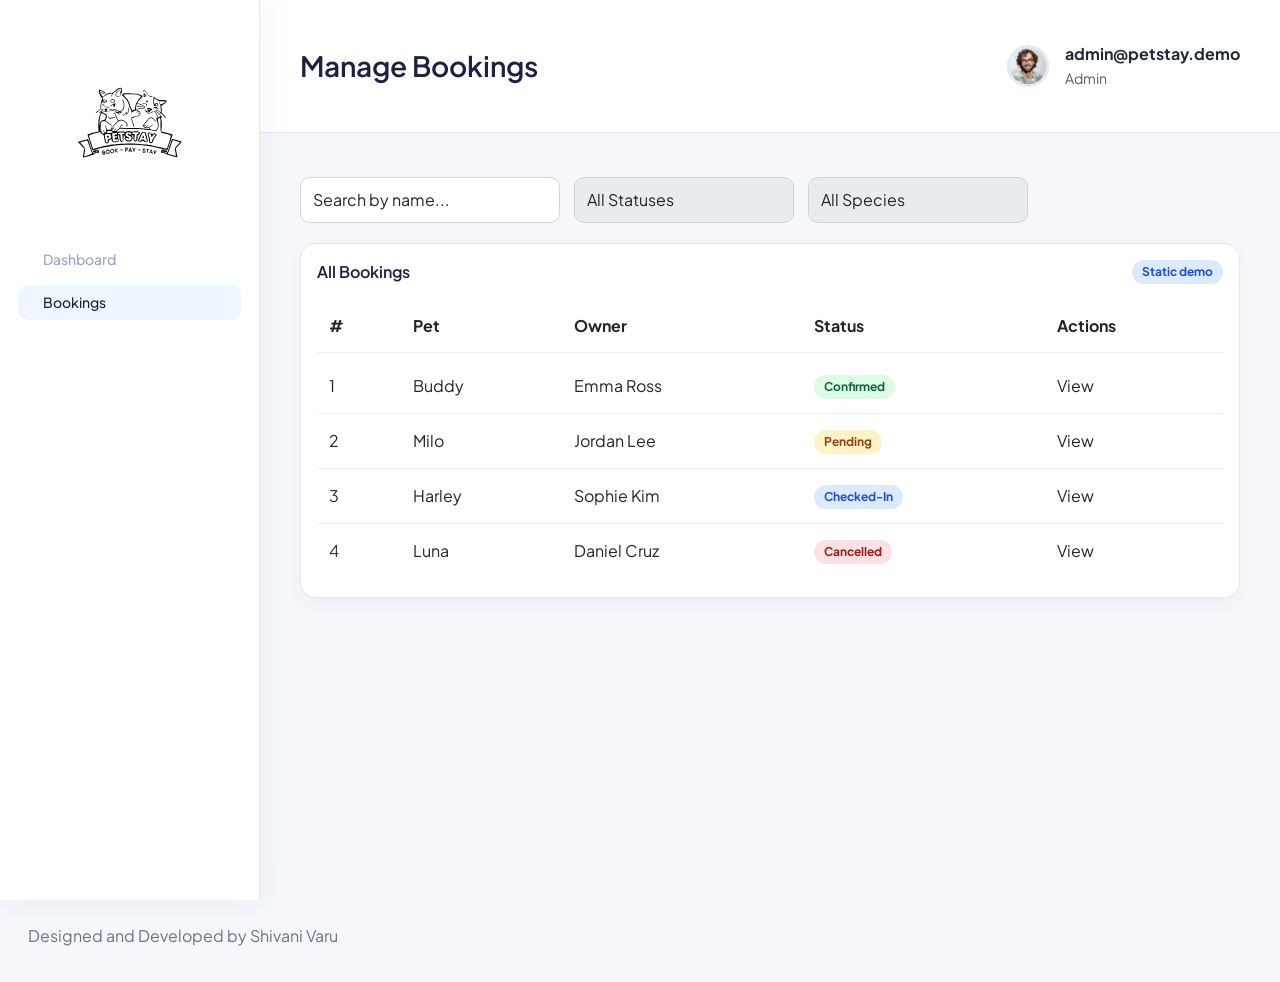
==== commit c42a3452: "update buildspec.yml" ====
--- a/admin-frontend/manage_bookings.html
+++ b/admin-frontend/manage_bookings.html
@@ -40,8 +40,6 @@
       <ul>
         <li class="nav-item"><a href="admin_dashboard.html"><span>Dashboard</span></a></li>
         <li class="nav-item active"><a href="manage_bookings.html"><span>Bookings</span></a></li>
-        <li class="nav-item"><a href="#"><span>IoT Live Stats</span></a></li>
-        <li class="nav-item"><a href="#"><span>IoT Testing</span></a></li>
       </ul>
     </nav>
   </aside>
